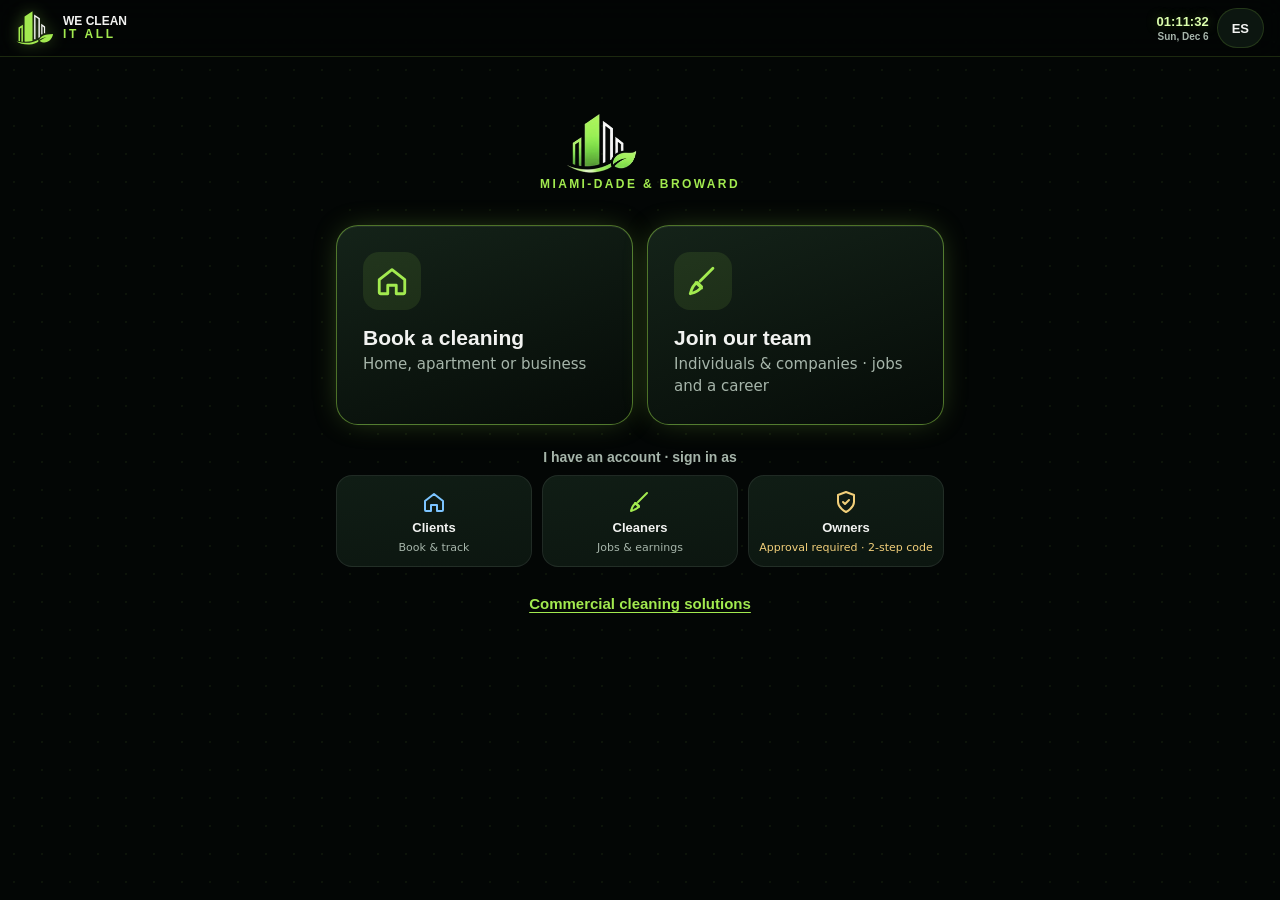
==== app/index.html @ c4cd1602 "Staging replica of live site (main@e2172d0), pointed at wcia-staging Exact copy of rdcmnation-boop/w" ====
<!doctype html>
<html lang="es">
<head>
<meta charset="utf-8">
<meta name="viewport" content="width=device-width,initial-scale=1">
<meta http-equiv="Content-Security-Policy" content="default-src 'self'; script-src 'self'; style-src 'unsafe-inline'">
<meta name="robots" content="noindex, nofollow">
<link rel="canonical" href="https://www.wecleanitallfl.com/">
<title>We Clean It All App</title>
<script src="/app/redirect.js"></script>
</head>
<body style="background:#030605;color:#f2f3f1;font-family:system-ui,sans-serif;text-align:center;padding:40px 16px">
<p>La app ahora está en <a style="color:#a2ea4f" href="/">www.wecleanitallfl.com</a></p>
</body>
</html>
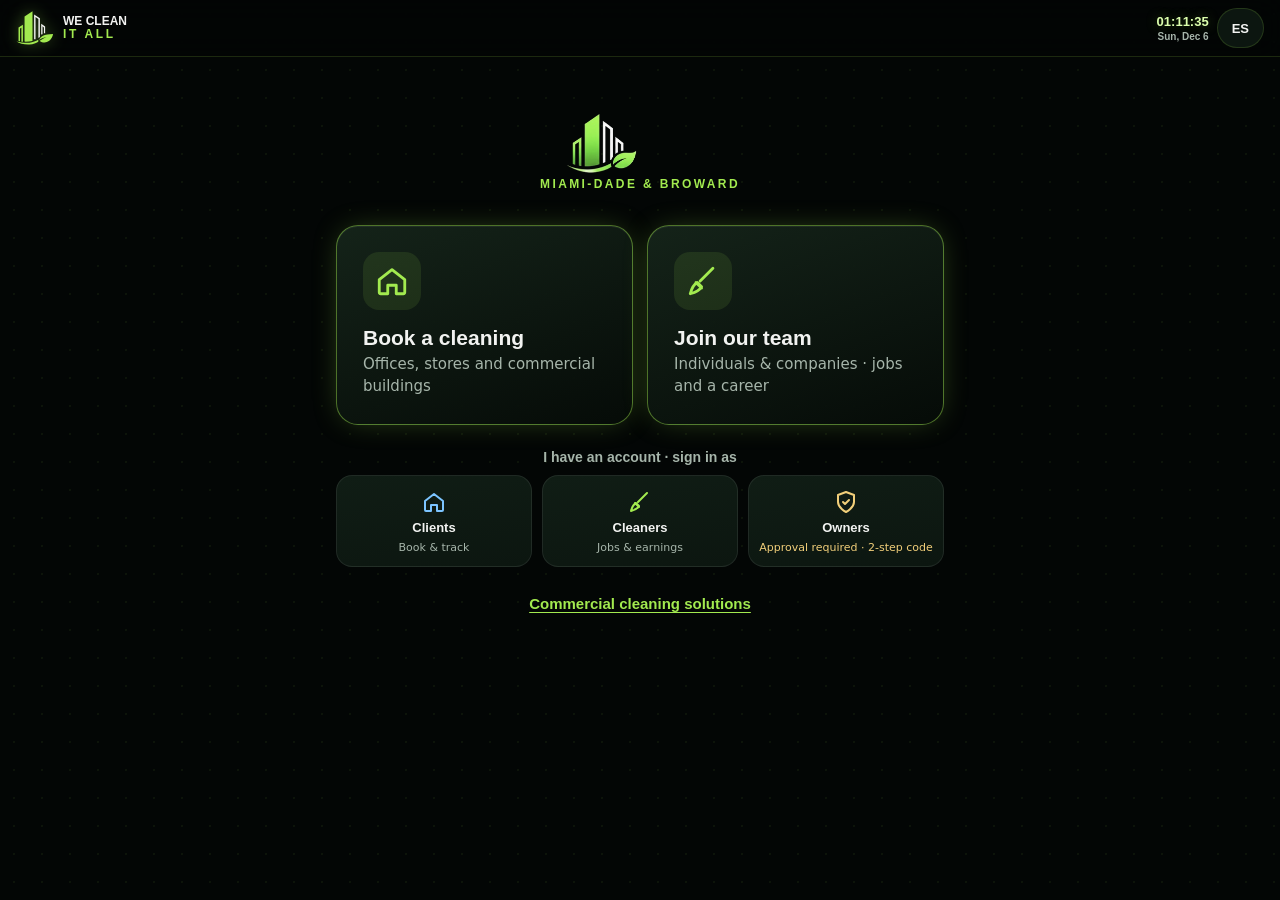
==== commit 93f537e7: "Checkpoint A: commercial robot-first homepage at /, app moved to /app/ (staging) - New static commer" ====
--- a/app/index.html
+++ b/app/index.html
@@ -1,15 +1,57 @@
 <!doctype html>
-<html lang="es">
+<html lang="en">
 <head>
 <meta charset="utf-8">
-<meta name="viewport" content="width=device-width,initial-scale=1">
-<meta http-equiv="Content-Security-Policy" content="default-src 'self'; script-src 'self'; style-src 'unsafe-inline'">
 <meta name="robots" content="noindex, nofollow">
-<link rel="canonical" href="https://www.wecleanitallfl.com/">
-<title>We Clean It All App</title>
-<script src="/app/redirect.js"></script>
+<meta name="viewport" content="width=device-width,initial-scale=1,viewport-fit=cover">
+<meta http-equiv="Content-Security-Policy" content="default-src 'self'; script-src 'self'; style-src 'self' 'unsafe-inline' https://fonts.googleapis.com; font-src https://fonts.gstatic.com; img-src 'self' data: blob:; connect-src 'self' https://*.supabase.co https://*.radio-browser.info; media-src 'self' https:; frame-src 'none'; object-src 'none'; base-uri 'self'; form-action 'self'; upgrade-insecure-requests">
+<meta name="referrer" content="strict-origin-when-cross-origin">
+<title>We Clean It All App | Customer &amp; Provider Login</title>
+<meta name="description" content="Commercial Cleaning Services in Miami-Dade &amp; Broward. Call 954-320-9303 or visit wecleanitallfl.com.">
+<link rel="canonical" href="https://www.wecleanitallfl.com/app/">
+<meta name="theme-color" content="#030605">
+<meta name="apple-mobile-web-app-capable" content="yes">
+<meta name="apple-mobile-web-app-status-bar-style" content="black-translucent">
+<meta name="apple-mobile-web-app-title" content="We Clean It All">
+<meta property="og:type" content="website">
+<meta property="og:url" content="https://www.wecleanitallfl.com/app/">
+<meta property="og:site_name" content="We Clean It All Services">
+<meta property="og:locale" content="en_US">
+<meta property="og:title" content="We Clean It All | Professional Cleaning. Reliable Service.">
+<meta property="og:description" content="Commercial Cleaning Services in Miami-Dade &amp; Broward. Call 954-320-9303.">
+<meta property="og:image" content="https://www.wecleanitallfl.com/media/og-card.jpg">
+<meta property="og:image:width" content="1200">
+<meta property="og:image:height" content="630">
+<meta property="og:image:alt" content="We Clean It All Services — Commercial Cleaning, Miami-Dade &amp; Broward — 954-320-9303">
+<meta name="twitter:card" content="summary_large_image">
+<meta name="twitter:title" content="We Clean It All | Professional Cleaning. Reliable Service.">
+<meta name="twitter:description" content="Commercial Cleaning Services in Miami-Dade &amp; Broward. Call 954-320-9303.">
+<meta name="twitter:image" content="https://www.wecleanitallfl.com/media/og-card.jpg">
+<link rel="manifest" href="/app/manifest.webmanifest">
+<link rel="icon" type="image/png" sizes="32x32" href="/media/icon-32.png">
+<link rel="icon" type="image/svg+xml" href="/media/mark.svg">
+<link rel="apple-touch-icon" href="/media/icon-180.png">
+<link rel="preconnect" href="https://fonts.googleapis.com">
+<link rel="preconnect" href="https://fonts.gstatic.com" crossorigin>
+<link rel="stylesheet" href="https://fonts.googleapis.com/css2?family=Montserrat:wght@600;700;800&family=Source+Sans+3:wght@400;600&display=swap">
+<link rel="stylesheet" href="/app/app.css?v=2026.11.3a">
+<script type="application/ld+json">
+{"@context":"https://schema.org","@type":"ProfessionalService","name":"We Clean It All Services","description":"Commercial cleaning services in Miami-Dade and Broward County, Florida.","telephone":"+1-954-320-9303","email":"wecleanitallfl@gmail.com","url":"https://www.wecleanitallfl.com","logo":"https://www.wecleanitallfl.com/media/icon-512.png","image":"https://www.wecleanitallfl.com/media/og-card.jpg","sameAs":["https://www.instagram.com/wecleanitallfl"],"areaServed":[{"@type":"AdministrativeArea","name":"Miami-Dade County, FL"},{"@type":"AdministrativeArea","name":"Broward County, FL"}]}
+</script>
 </head>
-<body style="background:#030605;color:#f2f3f1;font-family:system-ui,sans-serif;text-align:center;padding:40px 16px">
-<p>La app ahora está en <a style="color:#a2ea4f" href="/">www.wecleanitallfl.com</a></p>
+<body>
+<div id="app" aria-live="polite"><div class="boot"><img src="/media/mark.svg" alt="We Clean It All" width="88" height="88"></div></div>
+<noscript><div class="wrap"><h1>We Clean It All</h1><p>Commercial cleaning in Miami-Dade &amp; Broward. Call 954-320-9303 or email wecleanitallfl@gmail.com · <a href="/">Commercial cleaning</a></p><p>Turn on JavaScript to use the app.</p></div></noscript>
+<script src="/app/config.js?v=2026.11.3a"></script>
+<script src="/app/time.js?v=2026.11.3a"></script>
+<script src="/app/i18n.js?v=2026.11.3a"></script>
+<script src="/app/learn.js?v=2026.11.3a"></script>
+<script src="/app/api.js?v=2026.11.3a"></script>
+<script src="/marketplace/agents/orchestrator.js?v=2026.11.3a"></script>
+<script src="/marketplace/agents/tools.js?v=2026.11.3a"></script>
+<script src="/marketplace/agents/console.js?v=2026.11.3a"></script>
+<script src="/app/owner.js?v=2026.11.3a"></script>
+<script src="/app/dash.js?v=2026.11.3a"></script>
+<script src="/app/app.js?v=2026.11.3a"></script>
 </body>
 </html>
--- a/app/app.css
+++ b/app/app.css
@@ -0,0 +1,807 @@
+/* We Clean It All app — same night-and-lime identity as the main site, tuned for thumbs:
+   big targets, few words, one clear action per card. */
+:root{
+  --void:#030605; --deep:#08110b; --card:#0c1610; --card-2:#101d15; --line:rgba(162,234,79,.16); --line-2:rgba(255,255,255,.08);
+  --lime:#a2ea4f; --lime-hot:#dcffad; --lime-deep:#5fae25; --leaf:#0a1405;
+  --text:#f2f3f1; --muted:#a6b5aa; --faint:#738679;
+  --warn:#ffcf5a; --bad:#ff7a6b; --wa:#25d366; --info:#7cc4ff;
+  --display:'Montserrat','Avenir Next','Segoe UI',Arial,sans-serif;
+  --body:'Source Sans 3',system-ui,-apple-system,'Segoe UI',sans-serif;
+  --r:18px; --tab-h:68px;
+  color-scheme:dark;
+}
+*{box-sizing:border-box}
+html{-webkit-text-size-adjust:100%}
+body{margin:0;min-height:100vh;background-color:var(--void);background-image:radial-gradient(rgba(162,234,79,.06) 1px,transparent 1.2px);background-size:28px 28px;color:var(--text);font:400 17px/1.5 var(--body);-webkit-tap-highlight-color:transparent}
+body.busy{cursor:progress}
+body.busy .btn.solid{opacity:.7}
+h1,h2,h3{font-family:var(--display);margin:0;line-height:1.12;text-wrap:balance}
+p{margin:0}
+a{color:var(--lime)}
+button,input,select,textarea{font:inherit;color:inherit}
+:focus-visible{outline:3px solid var(--lime);outline-offset:2px;border-radius:8px}
+.hide{display:none!important}
+.wrap{width:100%;max-width:640px;margin:0 auto;padding-left:max(16px,env(safe-area-inset-left));padding-right:max(16px,env(safe-area-inset-right))}
+.boot{min-height:100vh;display:grid;place-items:center}
+.boot img{filter:drop-shadow(0 0 22px rgba(162,234,79,.5));animation:pulse 1.4s ease-in-out infinite}
+@keyframes pulse{50%{opacity:.5;transform:scale(.96)}}
+
+/* header */
+.top{position:sticky;top:0;z-index:30;display:flex;align-items:center;justify-content:space-between;gap:10px;padding:calc(8px + env(safe-area-inset-top)) max(16px,env(safe-area-inset-right)) 8px max(16px,env(safe-area-inset-left));background:rgba(3,6,5,.82);-webkit-backdrop-filter:blur(14px);backdrop-filter:blur(14px);border-bottom:1px solid var(--line)}
+.brand{display:flex;align-items:center;gap:9px;text-decoration:none;color:var(--text);min-width:0}
+.brand img{width:38px;height:38px;filter:drop-shadow(0 0 8px rgba(162,234,79,.4))}
+.wm{font:800 12px/1.1 var(--display);text-transform:uppercase;white-space:nowrap}
+.wm b{display:block;color:var(--lime);letter-spacing:.22em}
+.top-actions{display:flex;align-items:center;gap:8px}
+.hdr-time{display:flex;flex-direction:column;align-items:flex-end;gap:4px;line-height:1}
+.hdr-date{font:700 10px/1 var(--display);color:var(--muted);white-space:nowrap}
+.hdr-clock{font:700 13px/1 var(--display);font-variant-numeric:tabular-nums;color:var(--lime-hot);white-space:nowrap;text-shadow:0 0 12px rgba(162,234,79,.35)}
+.bell{position:relative;width:44px;height:44px;border-radius:50%;border:1px solid var(--line);background:var(--card);display:grid;place-items:center;cursor:pointer}
+.bell .dot{position:absolute;top:2px;right:0;min-width:18px;height:18px;padding:0 5px;border-radius:9px;background:var(--lime);color:var(--leaf);font:800 11px/18px var(--display)}
+.chip-btn{min-height:40px;padding:0 14px;border-radius:999px;border:1px solid var(--line);background:var(--card);font:700 13px var(--display);cursor:pointer;white-space:nowrap}
+.chip-btn.on{background:var(--lime);color:var(--leaf);border-color:var(--lime)}
+.demo-banner{background:linear-gradient(90deg,rgba(255,207,90,.16),rgba(255,207,90,.06));color:var(--warn);font:600 13px/1.3 var(--body);text-align:center;padding:7px 16px;border-bottom:1px solid rgba(255,207,90,.2)}
+
+/* icons */
+.ic{width:20px;height:20px;flex:none;vertical-align:-4px}
+.ic.lg{width:34px;height:34px}
+.ic.xl{width:54px;height:54px;color:var(--lime);filter:drop-shadow(0 0 14px rgba(162,234,79,.45))}
+
+/* public */
+.public{padding-top:28px;padding-bottom:48px;display:flex;flex-direction:column;gap:18px}
+.hero{text-align:center;padding:18px 0 6px}
+.hero h1{font-size:clamp(34px,9vw,52px);font-weight:800;letter-spacing:-.01em;background:linear-gradient(180deg,#fff 30%,var(--lime-hot));-webkit-background-clip:text;background-clip:text;color:transparent}
+.eyebrow{font:800 12px var(--display);letter-spacing:.2em;text-transform:uppercase;color:var(--lime);display:flex;align-items:center;gap:6px}
+.hero .eyebrow{justify-content:center;margin-bottom:10px}
+.big-choices{display:grid;gap:14px}
+.big-choice{display:flex;align-items:center;gap:16px;width:100%;padding:22px 20px;border-radius:22px;border:1.5px solid rgba(162,234,79,.45);background:linear-gradient(160deg,rgba(22,38,27,.92),rgba(6,12,8,.92));box-shadow:0 0 30px -8px rgba(162,234,79,.35),inset 0 1px 0 rgba(255,255,255,.06);text-align:left;cursor:pointer;transition:transform .15s,box-shadow .2s}
+.big-choice:active{transform:scale(.985)}
+.big-choice:hover{box-shadow:0 0 40px -6px rgba(162,234,79,.55)}
+.big-choice .ic{color:var(--lime);padding:12px;width:58px;height:58px;border-radius:16px;background:rgba(162,234,79,.1)}
+.big-choice b{display:block;font:800 21px/1.15 var(--display)}
+.big-choice small{display:block;color:var(--muted);font-size:15px;margin-top:3px}
+.demo-try{display:flex;flex-wrap:wrap;align-items:center;justify-content:center;gap:8px;margin-top:6px;color:var(--faint);font-size:14px}
+.biz-link{display:flex;align-items:center;gap:14px;padding:16px 18px;border-radius:18px;border:1px solid var(--line);background:var(--card);text-decoration:none;color:var(--text)}
+.biz-link .ic{color:var(--lime);width:28px;height:28px}
+.biz-link span{flex:1;display:flex;flex-direction:column}
+.biz-link b{font:700 16px var(--display)}
+.biz-link small{color:var(--muted);font-size:14px}
+.biz-link i{font-style:normal;color:var(--lime);font-size:26px}
+.back{align-self:flex-start;background:none;border:0;color:var(--muted);font:700 15px var(--display);padding:8px 0;cursor:pointer}
+.public h2{font-size:28px;font-weight:800}
+
+/* 2-step */
+.qr{align-self:center;background:#fff;padding:12px;border-radius:16px;width:220px;height:220px}
+.secret{display:block;padding:12px;border-radius:12px;background:#060c08;font:600 15px ui-monospace,monospace;letter-spacing:.08em;word-break:break-all;text-align:center;color:var(--lime-hot);user-select:all}
+
+/* app */
+.app{padding-top:18px;padding-bottom:calc(var(--tab-h) + 92px + env(safe-area-inset-bottom));display:flex;flex-direction:column;gap:14px}
+.title{font-size:26px;font-weight:800;margin:4px 0 2px}
+.card{background:linear-gradient(170deg,var(--card-2),var(--card));border:1px solid var(--line-2);border-radius:var(--r);padding:16px;display:flex;flex-direction:column;gap:12px}
+.card h3{font-size:19px;font-weight:700}
+.stack{display:flex;flex-direction:column;gap:14px}
+.row{display:flex;align-items:center}
+.between{justify-content:space-between;gap:10px}
+.gap{gap:10px}
+.wrap-row{flex-wrap:wrap}
+.row2{display:grid;grid-template-columns:1fr 1fr;gap:12px}
+.center{text-align:center;align-self:center}
+.muted{color:var(--muted)}
+.small{font-size:15px}
+.fine{font-size:13px;color:var(--faint)}
+.label{font:700 14px var(--display);color:var(--muted);display:flex;gap:8px;align-items:center}
+.code{font:800 14px var(--display);letter-spacing:.06em;color:var(--lime)}
+.meta{display:flex;flex-wrap:wrap;align-items:center;gap:6px;color:var(--muted);font-size:15px}
+.meta .ic{width:16px;height:16px}
+.bio{color:var(--muted);font-size:15px;line-height:1.45}
+
+/* buttons */
+.btn{display:inline-flex;align-items:center;justify-content:center;gap:8px;min-height:52px;padding:0 22px;border-radius:999px;border:0;font:700 16px/1 var(--display);text-decoration:none;cursor:pointer;transition:transform .12s,box-shadow .2s;color:var(--text)}
+.btn:active{transform:scale(.97)}
+.btn.solid{background:linear-gradient(180deg,#c9f78c,var(--lime) 45%,#86d23a);color:var(--leaf);box-shadow:inset 0 1px 0 rgba(255,255,255,.5),0 10px 26px -10px rgba(162,234,79,.8),0 0 18px rgba(162,234,79,.25)}
+.btn.ghost{background:rgba(10,18,13,.7);box-shadow:inset 0 0 0 1.5px rgba(162,234,79,.45)}
+.btn.wa{background:var(--wa);color:#04210f}
+.btn.small{min-height:44px;padding:0 16px;font-size:14px}
+.btn.tiny{min-height:34px;padding:0 12px;font-size:12px}
+.btn.block{width:100%}
+.btn.xl{min-height:60px;font-size:18px}
+.link-btn{background:none;border:0;color:var(--lime);font:700 15px var(--display);padding:10px;cursor:pointer;text-decoration:underline;text-underline-offset:3px;display:inline-flex;gap:6px;align-items:center}
+.link-btn.danger{color:var(--bad);align-self:flex-start;padding-left:0}
+.pill{display:inline-flex;align-items:center;gap:6px;padding:5px 11px;border-radius:999px;font:700 12px var(--display);background:rgba(255,255,255,.07);color:var(--muted);white-space:nowrap;cursor:pointer;border:0}
+.pill.ok,.st-assigned,.st-approved,.st-in_progress{background:rgba(162,234,79,.16);color:var(--lime)}
+.pill.warn,.st-pending,.st-offered{background:rgba(255,207,90,.15);color:var(--warn)}
+.pill.bad,.st-cancelled,.st-rejected,.st-suspended,.st-requested{background:rgba(255,122,107,.15);color:var(--bad)}
+.st-completed{background:rgba(124,196,255,.15);color:var(--info)}
+
+/* forms */
+.form{display:flex;flex-direction:column;gap:14px}
+.field{display:flex;flex-direction:column;gap:6px}
+.field>span{font:700 14px var(--display);color:var(--muted)}
+.field small{color:var(--faint);font-size:13px}
+input:not([type=radio]):not([type=checkbox]),select,textarea{width:100%;min-height:52px;padding:12px 14px;border-radius:14px;border:1.5px solid rgba(255,255,255,.12);background:#060c08;font-size:17px;outline:none;transition:border-color .15s,box-shadow .15s}
+textarea{resize:vertical;min-height:90px}
+input:focus,select:focus,textarea:focus{border-color:var(--lime);box-shadow:0 0 0 4px rgba(162,234,79,.15)}
+input:disabled{opacity:.6}
+input[type=datetime-local]{color-scheme:dark}
+select{appearance:none;background-image:linear-gradient(45deg,transparent 50%,var(--lime) 50%),linear-gradient(135deg,var(--lime) 50%,transparent 50%);background-position:calc(100% - 20px) 50%,calc(100% - 14px) 50%;background-size:6px 6px;background-repeat:no-repeat;padding-right:36px}
+.seg{display:grid;grid-auto-flow:column;grid-auto-columns:1fr;gap:6px;padding:5px;border-radius:16px;background:#060c08;border:1px solid var(--line-2)}
+.seg-opt{position:relative}
+.seg-opt input{position:absolute;opacity:0;inset:0}
+.seg-opt span{display:flex;align-items:center;justify-content:center;gap:8px;min-height:46px;padding:0 10px;border-radius:12px;font:700 15px var(--display);color:var(--muted);cursor:pointer;text-align:center}
+.seg-opt input:checked+span{background:var(--lime);color:var(--leaf);box-shadow:0 0 18px rgba(162,234,79,.35)}
+.seg-opt input:focus-visible+span{outline:3px solid var(--lime-hot)}
+.seg.big .seg-opt span{min-height:60px;font-size:17px}
+.chips{display:flex;flex-wrap:wrap;gap:8px}
+.chips.scroll{flex-wrap:nowrap;overflow-x:auto;padding-bottom:4px;scrollbar-width:none}
+.chip{position:relative}
+.chip input{position:absolute;opacity:0;inset:0}
+.chip span{display:inline-flex;align-items:center;min-height:44px;padding:0 16px;border-radius:999px;border:1.5px solid rgba(255,255,255,.14);background:#060c08;font:600 15px var(--body);cursor:pointer;transition:all .15s}
+.chip input:checked+span{border-color:var(--lime);background:rgba(162,234,79,.14);color:var(--lime-hot);box-shadow:0 0 14px rgba(162,234,79,.2)}
+.chip input:focus-visible+span{outline:3px solid var(--lime)}
+.stepper{display:flex;flex-direction:column;gap:6px}
+.stepper>span{font:700 14px var(--display);color:var(--muted)}
+.stepper>div{display:grid;grid-template-columns:48px 1fr 48px;align-items:center;border-radius:14px;border:1.5px solid rgba(255,255,255,.12);background:#060c08;overflow:hidden}
+.stepper button{height:52px;border:0;background:rgba(162,234,79,.1);color:var(--lime);font:800 22px var(--display);cursor:pointer}
+.stepper input{border:0!important;text-align:center;font:800 20px var(--display)!important;background:transparent!important;box-shadow:none!important;padding:0!important;-moz-appearance:textfield}
+.stepper input::-webkit-inner-spin-button{display:none}
+.switch-row{display:flex;align-items:center;justify-content:space-between;gap:14px;min-height:48px;cursor:pointer}
+.switch-row input,.avail input{position:absolute;opacity:0;width:1px;height:1px}
+.switch-row i,.avail i{flex:none;width:52px;height:30px;border-radius:999px;background:#25302a;position:relative;transition:background .2s}
+.switch-row i::after,.avail i::after{content:"";position:absolute;top:3px;left:3px;width:24px;height:24px;border-radius:50%;background:#fff;transition:transform .2s}
+.switch-row input:checked+i,.avail input:checked+i{background:var(--lime)}
+.switch-row input:checked+i::after,.avail input:checked+i::after{transform:translateX(22px)}
+.switch-row input:focus-visible+i,.avail input:focus-visible+i{outline:3px solid var(--lime-hot);outline-offset:2px}
+.pref{display:flex;align-items:center;gap:10px;padding:12px 14px;border-radius:14px;background:rgba(162,234,79,.1);border:1px solid var(--line)}
+.pref span{flex:1}
+.x{background:none;border:0;color:var(--muted);font-size:26px;line-height:1;cursor:pointer;width:40px;height:40px}
+.filters input{flex:0 0 110px}
+.filters select{flex:1}
+
+/* worker availability (Uber-style) */
+.avail{display:flex;align-items:center;gap:14px;padding:18px;border-radius:22px;border:1.5px solid var(--line-2);background:var(--card);cursor:pointer;position:relative}
+.avail i{width:64px;height:36px}
+.avail i::after{width:30px;height:30px}
+.avail input:checked+i::after{transform:translateX(28px)}
+.avail b{display:block;font:800 19px var(--display)}
+.avail small{color:var(--muted);font-size:15px}
+.avail.on{border-color:var(--lime);box-shadow:0 0 30px -6px rgba(162,234,79,.5);background:linear-gradient(160deg,rgba(28,52,30,.95),rgba(8,16,10,.95))}
+.avail.disabled{opacity:.55;cursor:not-allowed}
+
+/* offer card — mirrors the WhatsApp alert */
+.offer{border-color:rgba(162,234,79,.35)}
+.offer.hot{box-shadow:0 0 0 1.5px var(--lime),0 0 34px -8px rgba(162,234,79,.6)}
+.facts{display:grid;grid-template-columns:auto 1fr;gap:6px 14px;margin:0;font-size:16px}
+.facts dt{color:var(--muted);font-weight:600}
+.facts dd{margin:0;font-weight:600}
+.facts .pay{color:var(--lime);font:800 20px var(--display)}
+
+/* orders */
+.steps{list-style:none;margin:0;padding:0;display:grid;grid-template-columns:repeat(4,1fr);gap:4px}
+.steps li{display:flex;flex-direction:column;gap:6px;font-size:11px;color:var(--faint);font-weight:600;line-height:1.2}
+.steps i{height:5px;border-radius:3px;background:#1f2a23}
+.steps li.done i{background:var(--lime)}
+.steps li.done{color:var(--muted)}
+.steps li.now{color:var(--lime-hot)}
+.steps li.now i{box-shadow:0 0 10px var(--lime)}
+.person{display:flex;align-items:center;gap:12px}
+.person>div:nth-child(2){flex:1;min-width:0;display:flex;flex-direction:column}
+.person b{font:700 17px var(--display)}
+.person small{color:var(--muted);font-size:14px}
+.avatar{flex:none;width:46px;height:46px;border-radius:50%;display:grid;place-items:center;font:800 19px var(--display);color:var(--leaf);background:radial-gradient(circle at 35% 30%,var(--lime-hot),var(--lime) 55%,var(--lime-deep))}
+.stars{color:#ffd166!important;letter-spacing:.06em}
+.addr{display:flex;gap:8px;align-items:flex-start;padding:12px;border-radius:12px;background:#060c08;font-weight:600}
+.review{display:flex;flex-direction:column;gap:10px;padding-top:6px;border-top:1px solid var(--line-2)}
+.rate{display:flex;flex-direction:row-reverse;justify-content:flex-end;gap:4px}
+.rate input{position:absolute;opacity:0;width:1px;height:1px}
+.rate label{font-size:38px;line-height:1;color:#36413a;cursor:pointer;padding:0 2px}
+.rate input:checked~label,.rate label:hover,.rate label:hover~label{color:#ffd166}
+.rate input:focus-visible+label{outline:3px solid var(--lime)}
+.tags{display:flex;flex-wrap:wrap;gap:6px}
+.tags span{padding:4px 10px;border-radius:999px;background:rgba(162,234,79,.1);color:var(--lime-hot);font-size:13px;font-weight:600}
+.tags.soft span{background:rgba(255,255,255,.06);color:var(--muted)}
+
+/* banners, tiles, lists */
+.banner{display:flex;gap:12px;padding:16px;border-radius:var(--r);align-items:flex-start}
+.banner>div{display:flex;flex-direction:column;gap:8px;align-items:flex-start}
+.banner b{font:800 17px var(--display)}
+.banner p{color:var(--muted);font-size:15px}
+.banner.warn{background:rgba(255,207,90,.09);border:1px solid rgba(255,207,90,.3)}
+.banner.warn>.ic{color:var(--warn)}
+.banner.bad{background:rgba(255,122,107,.09);border:1px solid rgba(255,122,107,.3)}
+.banner.bad>.ic{color:var(--bad)}
+.tiles{display:grid;grid-template-columns:1fr 1fr;gap:10px}
+.tile{padding:16px;border-radius:var(--r);background:var(--card);border:1px solid var(--line-2);display:flex;flex-direction:column;gap:4px}
+.tile[role=button]{cursor:pointer}
+.tile b{font:800 26px/1.1 var(--display)}
+.tile span{color:var(--muted);font-size:14px;line-height:1.25}
+.tile.lime b{color:var(--lime);text-shadow:0 0 18px rgba(162,234,79,.4)}
+.tile.warn{border-color:rgba(255,207,90,.4)}.tile.warn b{color:var(--warn)}
+.tile.bad{border-color:rgba(255,122,107,.45)}.tile.bad b{color:var(--bad)}
+.line{display:flex;justify-content:space-between;align-items:center;gap:10px;padding:12px 2px;border-bottom:1px solid var(--line-2)}
+.line small{display:block;color:var(--faint);font-size:13px}
+.empty{display:flex;flex-direction:column;align-items:center;text-align:center;gap:12px;padding:44px 12px}
+.empty h3{font-size:20px}
+.empty p{color:var(--muted)}
+.empty.big{padding-top:60px}
+.skeleton{display:flex;flex-direction:column;gap:12px}
+.skeleton i{height:120px;border-radius:var(--r);background:linear-gradient(90deg,#0c1610 25%,#13221a 50%,#0c1610 75%);background-size:200% 100%;animation:sk 1.2s linear infinite}
+@keyframes sk{to{background-position:-200% 0}}
+
+/* owner */
+.ceo{border-color:rgba(162,234,79,.4);background:radial-gradient(120% 90% at 0 0,rgba(162,234,79,.14),transparent 60%),linear-gradient(170deg,var(--card-2),var(--card));box-shadow:0 0 34px -12px rgba(162,234,79,.5)}
+.brief{list-style:none;margin:0;padding:0;display:flex;flex-direction:column;gap:10px}
+.brief li{display:flex;gap:10px;align-items:flex-start;font-size:16px;line-height:1.4}
+.brief li[role=button]{cursor:pointer}
+.brief li i{flex:none;width:10px;height:10px;border-radius:50%;margin-top:7px;background:var(--info)}
+.brief li.urgent i{background:var(--bad);box-shadow:0 0 10px var(--bad)}
+.brief li.warn i{background:var(--warn)}
+.brief li.good i{background:var(--lime)}
+.assign{display:grid;grid-template-columns:1fr auto;gap:8px}
+.offers summary{cursor:pointer;color:var(--muted);font-weight:600;min-height:36px;display:flex;align-items:center}
+.offers ul,.docs{list-style:none;margin:0;padding:0;display:flex;flex-direction:column;gap:8px}
+.offers li{display:flex;justify-content:space-between;align-items:center;gap:8px;flex-wrap:wrap}
+.docs li{display:flex;gap:8px;align-items:center;color:var(--muted)}
+.conn{display:grid;grid-template-columns:44px 1fr auto;gap:12px;align-items:start;padding:6px 0;border-bottom:1px solid var(--line-2)}
+.conn:last-child{border-bottom:0}
+.conn-ic{width:44px;height:44px;border-radius:12px;display:grid;place-items:center;background:rgba(162,234,79,.1);color:var(--lime)}
+.conn p{font-size:14px;margin-top:2px}
+.file-btn{position:relative;overflow:hidden}
+
+/* bottom tabs */
+.tabbar{position:fixed;left:0;right:0;bottom:0;z-index:30;display:grid;grid-template-columns:repeat(4,1fr);padding:6px max(8px,env(safe-area-inset-left)) calc(6px + env(safe-area-inset-bottom));background:rgba(3,6,5,.92);-webkit-backdrop-filter:blur(16px);backdrop-filter:blur(16px);border-top:1px solid var(--line)}
+.tabbar.n5{grid-template-columns:repeat(5,1fr)}
+.tabbar button{display:flex;flex-direction:column;align-items:center;justify-content:center;gap:3px;min-height:56px;border:0;background:none;color:var(--faint);font:700 11px var(--display);cursor:pointer;border-radius:14px}
+.tabbar button .ic{width:24px;height:24px}
+.tabbar button.on{color:var(--lime)}
+.tabbar button.on .ic{filter:drop-shadow(0 0 8px rgba(162,234,79,.7))}
+
+/* sheet + toast */
+.sheet-wrap{position:fixed;inset:0;z-index:60;background:rgba(0,0,0,.6);display:flex;align-items:flex-end;justify-content:center}
+.sheet{width:100%;max-width:640px;max-height:80vh;overflow:auto;background:var(--deep);border:1px solid var(--line);border-radius:24px 24px 0 0;padding:20px 18px calc(20px + env(safe-area-inset-bottom));display:flex;flex-direction:column;gap:14px}
+.notes{list-style:none;margin:0;padding:0;display:flex;flex-direction:column}
+.notes li{padding:12px 0;border-bottom:1px solid var(--line-2);display:flex;flex-direction:column}
+.notes li.new b{color:var(--lime)}
+.notes small{color:var(--faint)}
+.toast{position:fixed;left:50%;width:max-content;text-align:center;bottom:calc(var(--tab-h) + 20px + env(safe-area-inset-bottom));transform:translate(-50%,20px);opacity:0;z-index:70;max-width:min(92vw,520px);padding:14px 18px;border-radius:16px;background:#1a2a1f;border:1px solid var(--line);font-weight:600;box-shadow:0 14px 40px rgba(0,0,0,.5);transition:all .25s}
+.toast.in{opacity:1;transform:translate(-50%,0)}
+.toast.ok{border-color:var(--lime)}
+.toast.bad{border-color:var(--bad)}
+
+@media (min-width:700px){
+  .tiles{grid-template-columns:repeat(4,1fr)}
+  .big-choices{grid-template-columns:1fr 1fr}
+  .big-choice{flex-direction:column;align-items:flex-start;padding:26px}
+}
+@media (max-width:360px){
+  .row2{grid-template-columns:1fr}
+  .tabbar.n5 button span{font-size:9.5px}
+}
+@media (prefers-reduced-motion:reduce){*{animation:none!important;transition:none!important}}
+
+/* ───────── Owner panel ───────── */
+.owner-hero{min-width:0;display:flex;justify-content:space-between;align-items:flex-end;gap:16px;padding:22px 20px;border-radius:24px;border:1px solid rgba(162,234,79,.35);
+  background:radial-gradient(120% 140% at 100% 0,rgba(162,234,79,.22),transparent 55%),linear-gradient(160deg,#122016,#070d09);box-shadow:0 0 40px -14px rgba(162,234,79,.6)}
+.owner-hero h1{font-size:clamp(26px,6.5vw,38px);font-weight:800;margin:6px 0 2px;letter-spacing:-.01em}
+.owner-hero .muted::first-letter{text-transform:uppercase}
+.hero-spark{display:flex;flex-direction:column;align-items:flex-end;min-width:120px}
+.hero-spark b{font:800 34px/1 var(--display);color:var(--lime);text-shadow:0 0 18px rgba(162,234,79,.5)}
+.hero-spark small{color:var(--muted);font-size:12px;margin-bottom:4px;white-space:nowrap}
+.spark{width:130px;height:34px}
+.spark polyline{fill:none;stroke:var(--lime);stroke-width:2.5;stroke-linecap:round;stroke-linejoin:round;filter:drop-shadow(0 0 4px rgba(162,234,79,.6))}
+.quick{display:grid;grid-template-columns:repeat(4,1fr);gap:8px}
+.quick .q{display:flex;flex-direction:column;align-items:center;gap:6px;padding:14px 6px;border-radius:16px;border:1px solid var(--line-2);background:var(--card);color:var(--text);font:700 12px var(--display);cursor:pointer;text-align:center}
+.quick .q .ic{width:24px;height:24px;color:var(--lime)}
+.quick .q:hover{border-color:var(--lime)}
+.chart{width:100%;height:auto;display:block;overflow:visible}
+.chart .grid{stroke:rgba(255,255,255,.07);stroke-width:1}
+.chart .axis{fill:var(--faint);font:600 10px var(--body)}
+.chart .bar path{fill:var(--lime);transition:fill .15s}
+.chart .bar:hover path{fill:var(--lime-hot)}
+.hbars{list-style:none;margin:0;padding:0;display:flex;flex-direction:column;gap:10px}
+.hbars li{display:grid;grid-template-columns:minmax(80px,32%) 1fr auto;align-items:center;gap:10px;font-size:15px}
+.hb-l{color:var(--muted);white-space:nowrap;overflow:hidden;text-overflow:ellipsis}
+.hb-t{height:12px;border-radius:6px;background:rgba(255,255,255,.06);overflow:hidden}
+.hb-t i{display:block;height:100%;border-radius:6px;background:linear-gradient(90deg,var(--lime-deep),var(--lime))}
+.hbars b{font:700 14px var(--display);min-width:28px;text-align:right}
+.tbl{width:100%;border-collapse:collapse;font-size:15px}
+.tbl th{text-align:left;color:var(--faint);font:700 12px var(--display);text-transform:uppercase;letter-spacing:.06em;padding:6px 6px 8px;border-bottom:1px solid var(--line-2)}
+.tbl td{padding:10px 6px;border-bottom:1px solid var(--line-2)}
+.tbl tr.gap td{color:var(--warn)}
+.dot-on{display:inline-block;width:8px;height:8px;border-radius:50%;background:var(--lime);box-shadow:0 0 8px var(--lime);vertical-align:middle}
+.tip{position:fixed;z-index:80;pointer-events:none;padding:8px 12px;border-radius:10px;background:#0f1a12;border:1px solid var(--lime);font:700 13px var(--display);opacity:0;transform:translateY(4px);transition:opacity .12s,transform .12s;white-space:nowrap}
+.tip.in{opacity:1;transform:none}
+
+.sysnav{display:grid;grid-template-columns:repeat(3,minmax(0,1fr));gap:8px}
+.sysnav button{display:flex;flex-direction:column;align-items:center;gap:4px;justify-content:center;min-width:0;min-height:58px;padding:6px 4px;border-radius:14px;border:1px solid var(--line-2);background:var(--card);color:var(--muted);font:700 13px var(--display);cursor:pointer}
+.sysnav button.on{background:var(--lime);border-color:var(--lime);color:var(--leaf);box-shadow:0 0 18px rgba(162,234,79,.35)}
+.sysnav .ic{width:18px;height:18px}
+.sysnav span{max-width:100%;overflow:hidden;text-overflow:ellipsis;white-space:nowrap}
+@media (min-width:960px){body.owner .sysnav button{flex-direction:row;min-height:48px;gap:8px}}
+
+.org{display:flex;flex-direction:column;align-items:stretch;gap:0}
+.org-node{display:flex;flex-direction:column;align-items:center;gap:4px;text-align:center;padding:16px;border-radius:18px}
+.org-node b{font:800 17px var(--display);letter-spacing:.08em}
+.org-node small{color:rgba(255,255,255,.8);font-size:13px}
+.owner-node{background:linear-gradient(160deg,#2c5aa0,#1d3f75)}
+.ceo-node{background:linear-gradient(160deg,#6a4fb0,#4b3590);box-shadow:0 0 34px -10px rgba(130,100,230,.7)}
+.ceo-meter{width:min(260px,80%);height:8px;border-radius:4px;background:rgba(255,255,255,.18);overflow:hidden;margin:6px 0 2px}
+.ceo-meter i{display:block;height:100%;background:var(--lime);box-shadow:0 0 10px var(--lime)}
+.org-link{display:block;width:2px;height:18px;margin:0 auto;background:linear-gradient(var(--lime),transparent)}
+.org-grid{display:grid;grid-template-columns:1fr;gap:12px;margin-bottom:18px}
+.dept{border-radius:18px;border:1.5px solid;background:var(--card);overflow:hidden}
+.dept header{display:flex;justify-content:space-between;align-items:center;gap:10px;padding:14px 16px}
+.dept header b{display:block;font:800 16px var(--display);letter-spacing:.08em}
+.dept header small{color:rgba(255,255,255,.75);font-size:13px}
+.dept-kpi{text-align:right}
+.dept-kpi b{font:800 22px var(--display)!important;letter-spacing:0!important}
+.dept ul{list-style:none;margin:0;padding:6px 16px 12px}
+.dept li{display:flex;justify-content:space-between;align-items:center;gap:10px;padding:9px 0;border-bottom:1px solid var(--line-2);font-size:15px}
+.dept li:last-child{border-bottom:0}
+.dept.brain{border-color:#3f73b8}.dept.brain header{background:linear-gradient(160deg,#2d5b99,#1c3a66)}
+.dept.market{border-color:#3e8a66}.dept.market header{background:linear-gradient(160deg,#2f7454,#1c4a35)}
+.dept.ops{border-color:#b58533}.dept.ops header{background:linear-gradient(160deg,#9a6e22,#5f4313)}
+.dept.fin{border-color:#7a5bb0}.dept.fin header{background:linear-gradient(160deg,#5f4593,#3b2a60)}
+.st{flex:none;padding:4px 10px;border-radius:999px;font:700 11px var(--display)}
+.st.on{background:rgba(162,234,79,.16);color:var(--lime)}
+.st.part{background:rgba(124,196,255,.15);color:var(--info)}
+.st.p2{background:rgba(255,255,255,.07);color:var(--faint)}
+.infra{background:#0d1610;border:1px solid var(--line)}
+.org-apps{display:grid;grid-template-columns:repeat(3,1fr);gap:8px;margin-bottom:12px}
+.org-apps span{display:flex;flex-direction:column;align-items:center;gap:6px;padding:14px 6px;border-radius:14px;border:1px solid var(--line-2);background:var(--card);font:800 12px var(--display);letter-spacing:.06em;text-transform:uppercase}
+.org-apps .ic{color:var(--lime);width:24px;height:24px}
+
+.imp{border-left:4px solid var(--info)}
+.imp.urgent{border-left-color:var(--bad)}.imp.warn{border-left-color:var(--warn)}.imp.good{border-left-color:var(--lime)}
+.imp-area{font:800 11px var(--display);letter-spacing:.14em;color:var(--faint)}
+.imp-lvl{font:700 12px var(--display);color:var(--muted)}
+.imp.urgent .imp-lvl{color:var(--bad)}.imp.warn .imp-lvl{color:var(--warn)}.imp.good .imp-lvl{color:var(--lime)}
+.imp .btn{align-self:flex-start}
+
+.live-dot{width:8px;height:8px;border-radius:50%;background:var(--lime);box-shadow:0 0 10px var(--lime);animation:pulse 1.6s infinite;margin-left:auto}
+.feed{list-style:none;margin:0;padding:0}
+.feed li{display:flex;gap:12px;padding:10px 0;border-bottom:1px solid var(--line-2)}
+.feed li i{flex:none;width:10px;height:10px;margin-top:6px;border-radius:50%;background:var(--lime)}
+.feed b{display:block;font-size:15px}.feed small{color:var(--faint)}
+.rel{display:flex;gap:14px;padding:10px 0;border-bottom:1px solid var(--line-2)}
+.rel:last-child{border-bottom:0}
+.rel-v{flex:none;padding:4px 10px;height:fit-content;border-radius:8px;background:rgba(162,234,79,.14);color:var(--lime);font:800 13px var(--display)}
+.rel small{color:var(--faint)}
+.rel ul{margin:4px 0 0;padding-left:18px;color:var(--muted);font-size:15px}
+.cust .tags{margin:0}
+
+/* Owner on a computer: sidebar menu + wide canvas */
+@media (min-width:960px){
+  body.owner .app{max-width:1180px;padding-left:252px;padding-bottom:40px}
+  body.owner .tabbar{top:64px;bottom:0;left:0;right:auto;width:224px;display:flex;flex-direction:column;gap:6px;padding:20px 14px;border-top:0;border-right:1px solid var(--line);background:rgba(3,6,5,.96)}
+  body.owner .tabbar button{flex-direction:row;justify-content:flex-start;gap:12px;min-height:50px;padding:0 16px;font-size:15px}
+  body.owner .tabbar button.on{background:rgba(162,234,79,.12)}
+  body.owner .toast{bottom:28px}
+  body.owner .tiles{grid-template-columns:repeat(4,1fr)}
+  body.owner .org-grid{grid-template-columns:repeat(4,1fr)}
+  body.owner .org-node{max-width:560px;margin:0 auto;width:100%}
+  body.owner .sysnav{grid-template-columns:repeat(6,1fr)}
+  body.owner .quick{max-width:640px}
+}
+@media (min-width:700px) and (max-width:959px){ body.owner .org-grid{grid-template-columns:1fr 1fr} }
+.comm-hero{text-align:center;margin:0 0 20px}
+.comm-slogan{font-weight:700;letter-spacing:.12em;text-transform:uppercase;font-size:13px;margin:6px 0 14px;color:var(--text)}
+.comm-hero .row{justify-content:center;flex-wrap:wrap;gap:10px}
+.comm-hero .eyebrow{justify-content:center}
+.sr-only{position:absolute;width:1px;height:1px;padding:0;margin:-1px;overflow:hidden;clip:rect(0,0,0,0);white-space:nowrap;border:0}
+.hero-logo{display:block;margin:0 auto 6px;width:150px;max-width:50%;height:auto;filter:drop-shadow(0 10px 14px rgba(0,0,0,.7)) drop-shadow(0 0 22px rgba(155,229,74,.35))}
+.ag{padding:8px 0;border-top:1px solid rgba(255,255,255,.08)}
+.ag .btn{padding:6px 12px;min-height:0;font-size:13px}
+.ag .pill{font-size:12px;padding:3px 8px}
+.ag-d{margin:2px 0 0;font-size:13px;line-height:1.35}
+.ckrow{display:flex;gap:10px;align-items:center;padding:7px 0;border-top:1px solid rgba(255,255,255,.06);font-size:14px}
+.ckrow.top{align-items:flex-start}
+.ck{flex:0 0 22px;width:22px;height:22px;border-radius:50%;display:inline-flex;align-items:center;justify-content:center;border:2px solid var(--faint)}
+.ck.ok{background:var(--lime);border-color:var(--lime);color:#07120a}
+.ck.ok svg{width:14px;height:14px}
+.imp{padding:12px 14px;margin-bottom:10px}
+.imp .btn{padding:7px 14px;min-height:0;font-size:13px}
+.imp h3{font-size:17px;margin:6px 0 4px}
+.imp p{font-size:14px;margin:0 0 8px}
+.ckrow.top>div{flex:1;min-width:0;text-align:left}
+.hero-logo{mix-blend-mode:screen;filter:none}
+.logo-stage{perspective:650px;display:flex;justify-content:center;padding:8px 0 4px}
+.logo-spin{transform-style:preserve-3d;animation:logo-spin 9s ease-in-out infinite}
+.logo-stage .hero-logo{margin:0;transform-style:preserve-3d;transform:rotateX(var(--rx,0deg)) rotateY(var(--ry,0deg));transition:transform .35s ease-out}
+@keyframes logo-spin{0%,100%{transform:rotateY(-18deg) rotateX(6deg)}50%{transform:rotateY(18deg) rotateX(-6deg)}}
+.check{display:flex;gap:10px;align-items:flex-start;margin:4px 0 14px;font-size:14px;line-height:1.35;color:var(--muted)}
+.check input{width:20px;height:20px;min-width:20px;margin:1px 0 0;accent-color:var(--lime)}
+.guest-banner{display:flex;gap:10px;align-items:center;justify-content:space-between;padding:8px 16px;background:rgba(162,234,79,.1);border-bottom:1px solid rgba(162,234,79,.25);font-size:13px;color:var(--muted)}
+.guest-banner .link-btn{white-space:nowrap;font-size:13px}
+.sugg{display:flex;flex-direction:column;gap:8px}
+.sugg-c{display:flex;gap:10px;align-items:center}
+.sugg-c>span:nth-child(2){flex:1;display:flex;flex-direction:column;min-width:0}
+.sugg-c small{color:var(--muted)}
+.sugg-c .btn{padding:6px 14px;min-height:0;font-size:13px}
+.av{width:36px;height:36px;border-radius:50%;background:rgba(162,234,79,.18);color:var(--lime);display:inline-flex;align-items:center;justify-content:center;font:800 16px var(--display)}
+.modal{position:fixed;inset:0;z-index:60;background:rgba(0,0,0,.72);display:flex;align-items:flex-end;justify-content:center}
+.modal-card{width:100%;max-width:520px;max-height:92vh;overflow:auto;background:#0d1612;border:1px solid rgba(162,234,79,.3);border-radius:22px 22px 0 0;padding:18px 16px calc(18px + env(safe-area-inset-bottom))}
+.consent{display:flex;gap:12px;align-items:flex-start;font-size:14px;line-height:1.4;color:var(--muted);margin:2px 0 4px}
+.consent a{color:var(--lime);text-decoration:underline}
+.consent input{appearance:none;-webkit-appearance:none;flex:0 0 26px;width:26px;height:26px;margin:0;border-radius:7px;background:#fff;border:2px solid #fff;cursor:pointer;display:grid;place-items:center}
+.consent input:checked{background:#fff url("data:image/svg+xml,%3Csvg xmlns='http://www.w3.org/2000/svg' viewBox='0 0 24 24' fill='none' stroke='%2307120a' stroke-width='3.5' stroke-linecap='round' stroke-linejoin='round'%3E%3Cpath d='M20 6 9 17l-5-5'/%3E%3C/svg%3E") center/18px no-repeat}
+.consent input:focus-visible{outline:3px solid var(--lime);outline-offset:2px}
+
+/* Live timer and job map */
+.job-timer{display:flex;align-items:center;gap:8px;margin:10px 0;padding:10px 14px;border-radius:14px;background:rgba(162,234,79,.1);border:1px solid rgba(162,234,79,.35);color:var(--lime)}
+.job-timer .tval{font-variant-numeric:tabular-nums;font-size:18px}
+.job-map{margin:10px 0;border-radius:16px;overflow:hidden;border:1px solid rgba(162,234,79,.3)}
+.job-map iframe{width:100%;height:220px;border:0;display:block}
+
+/* Collapsible booking sections */
+.brain-log{display:flex;flex-direction:column;gap:8px;max-height:260px;overflow-y:auto;min-width:0}
+.brain-log p{margin:0;padding:10px 12px;border-radius:14px;font-size:14px;line-height:1.4;max-width:90%;overflow-wrap:anywhere}
+.brain-me{align-self:flex-end;background:rgba(162,234,79,.16)}
+.brain-bot{align-self:flex-start;background:rgba(255,255,255,.06)}
+.brain form input{flex:1;min-width:0}
+.brain-mic{min-width:44px;justify-content:center;padding-inline:10px}
+.learn-steps{margin:0;padding-left:20px;display:grid;gap:6px;font-size:14px;line-height:1.4}
+.learn-q{display:grid;gap:8px;border-top:1px solid rgba(162,234,79,.15);padding-top:12px}
+.learn-opt{justify-content:flex-start;text-align:left;white-space:normal;height:auto;padding-block:8px}
+.learn-opt.ok{background:rgba(162,234,79,.22)}
+.learn-opt.bad{background:rgba(255,90,90,.18)}
+.sec ul{margin:6px 0 10px;padding-left:20px;font-size:14px}
+.shop li{margin:0 0 8px}
+.shop-links{display:block;font-size:13px;opacity:.85}
+.zip-map{margin:-4px 0 0}
+.zip-map:empty{display:none}
+.sec{border-radius:20px;border:1px solid rgba(162,234,79,.22);background:rgba(10,20,13,.6);overflow:hidden}
+.sec>summary{list-style:none;cursor:pointer;display:flex;align-items:center;justify-content:space-between;padding:14px 16px;font-weight:700;color:var(--lime);font-size:16px}
+.sec>summary::-webkit-details-marker{display:none}
+.sec>summary::after{content:"▾";font-size:18px;transition:transform .2s}
+.sec[open]>summary::after{transform:rotate(180deg)}
+.sec>.card,.sec>.seg,.sec>.chips,.sec>.field,.sec>.fine,.sec>.pref{margin-left:8px;margin-right:8px}
+.sec>.card:first-of-type{margin-top:0}
+.sec>summary:focus-visible{outline:2px solid var(--lime);outline-offset:-2px}
+
+/* Reviews */
+.rv-sum{display:flex;gap:14px;align-items:center;margin:6px 0 10px}
+.big-avg{font-size:40px;font-weight:800;color:var(--lime);line-height:1}
+.bars{display:grid;gap:6px;margin-bottom:8px}
+.bar-row{display:grid;grid-template-columns:34px 1fr 28px;gap:8px;align-items:center;font-size:13px}
+.bar{height:8px;background:rgba(255,255,255,.08);border-radius:8px;overflow:hidden}
+.bar i{display:block;height:100%;background:var(--lime)}
+.rv{border-top:1px solid rgba(255,255,255,.08);padding:10px 0}
+.rv-modal{max-height:85vh;overflow:auto}
+
+/* "Need a cleaner now": dark glass card with a glowing ring, a 3D press button and a gentle tilt on hover. */
+.now-card{position:relative;overflow:hidden;isolation:isolate;margin:8px 0 18px;padding:20px 18px 18px;border-radius:26px;display:flex;flex-direction:column;gap:12px;
+  background:radial-gradient(120% 90% at 100% -10%,rgba(162,234,79,.28),transparent 55%),radial-gradient(90% 70% at 0% 110%,rgba(95,174,37,.22),transparent 60%),linear-gradient(165deg,#12281a 0%,#07110b 62%,#050a07 100%);
+  border:1px solid rgba(162,234,79,.38);
+  box-shadow:0 34px 60px -32px rgba(162,234,79,.55),0 0 0 1px rgba(0,0,0,.4),inset 0 1px 0 rgba(255,255,255,.12),inset 0 -20px 40px -30px rgba(162,234,79,.25);
+  transform-style:preserve-3d;transition:transform .45s cubic-bezier(.2,.8,.2,1)}
+.now-card::after{content:"";position:absolute;inset:0;border-radius:inherit;pointer-events:none;background:linear-gradient(115deg,transparent 35%,rgba(255,255,255,.07) 48%,transparent 60%);transform:translateZ(1px)}
+@media (hover:hover){.now-card:hover{transform:rotateX(2deg) rotateY(-3deg) translateZ(4px)}}
+.now-orb{position:absolute;right:-42px;top:-44px;width:172px;height:172px;transform:rotateX(62deg) rotateZ(-14deg);pointer-events:none;z-index:-1}
+.now-orb i{position:absolute;inset:0;border-radius:50%;border:2px solid rgba(162,234,79,.55);box-shadow:0 0 18px rgba(162,234,79,.35);animation:nowring 2.8s ease-out infinite;opacity:0}
+.now-orb i:nth-child(2){animation-delay:.93s}
+.now-orb i:nth-child(3){animation-delay:1.87s}
+@keyframes nowring{0%{transform:scale(.25);opacity:.95}100%{transform:scale(1.25);opacity:0}}
+.now-kicker{margin:0;display:inline-flex;align-items:center;gap:8px;align-self:flex-start;padding:6px 12px;border-radius:999px;background:rgba(162,234,79,.12);box-shadow:inset 0 0 0 1px rgba(162,234,79,.35);font:800 11px/1 var(--display);letter-spacing:.16em;text-transform:uppercase;color:var(--lime-hot)}
+.now-kicker b{width:8px;height:8px;border-radius:50%;background:var(--lime);box-shadow:0 0 10px var(--lime),0 0 2px #fff;animation:pulse 1.6s ease-in-out infinite}
+.now-title{margin:4px 0 0;font:800 30px/1.08 var(--display);letter-spacing:-.01em;background:linear-gradient(180deg,#ffffff 0%,#d6f5b0 70%,#a2ea4f 100%);-webkit-background-clip:text;background-clip:text;color:transparent}
+.now-hint{margin:0;color:var(--muted);font-size:15px}
+.now-form{position:relative;z-index:1;gap:12px}
+.now-form .field input{background:rgba(3,6,5,.7);border-color:rgba(162,234,79,.22)}
+.now-form .chip span{background:rgba(3,6,5,.7)}
+.now-go{position:relative;margin-top:4px;min-height:62px;font-size:18px;letter-spacing:.01em;box-shadow:0 7px 0 #3f7019,0 0 0 1px rgba(220,255,173,.6),0 18px 34px -12px rgba(162,234,79,.85),0 0 28px rgba(162,234,79,.35);transform:translateY(0)}
+.now-go:active{transform:translateY(5px);box-shadow:0 2px 0 #3f7019,0 0 0 1px rgba(220,255,173,.6),0 8px 18px -10px rgba(162,234,79,.8)}
+.now-go .ic{width:20px;height:20px}
+@media (prefers-reduced-motion:reduce){.now-orb i,.now-kicker b{animation:none}.now-card,.now-card:hover{transform:none}}
+
+/* ── 3D futuristic layer (whole app) ──
+   Depth, a lit edge and a gentle tilt on top of the dark lime look. CSS only: no 3D engine, no extra downloads.
+   Tilt is for mouse users only, and motion is switched off for people who ask their device to reduce it. */
+.card,.tile{position:relative;transform-style:preserve-3d;
+  box-shadow:inset 0 1px 0 rgba(255,255,255,.07),0 22px 34px -26px rgba(0,0,0,.95),0 0 0 1px rgba(162,234,79,.035);
+  transition:transform .4s cubic-bezier(.2,.8,.2,1),box-shadow .4s ease,border-color .3s ease}
+.card::before,.tile::before{content:"";position:absolute;inset:0;border-radius:inherit;pointer-events:none;
+  background:linear-gradient(158deg,rgba(255,255,255,.075) 0%,rgba(255,255,255,0) 42%);transform:translateZ(0.5px)}
+@media (hover:hover){
+  .card:hover:not(:focus-within),.tile[role=button]:hover{transform:perspective(900px) rotateX(1.6deg) rotateY(-1.6deg) translateZ(3px);
+    border-color:rgba(162,234,79,.3);box-shadow:inset 0 1px 0 rgba(255,255,255,.1),0 30px 44px -24px rgba(0,0,0,1),0 0 30px -10px rgba(162,234,79,.35)}
+}
+.btn.solid{transition:transform .12s ease,box-shadow .12s ease;
+  box-shadow:0 6px 0 #3f7019,inset 0 1px 0 rgba(255,255,255,.55),0 16px 28px -12px rgba(162,234,79,.8),0 0 22px rgba(162,234,79,.25)}
+.btn.solid:active{transform:translateY(4px);
+  box-shadow:0 2px 0 #3f7019,inset 0 1px 0 rgba(255,255,255,.55),0 8px 16px -10px rgba(162,234,79,.8)}
+.btn.ghost{box-shadow:inset 0 0 0 1.5px rgba(162,234,79,.45),0 5px 0 rgba(0,0,0,.55)}
+.btn.ghost:active{transform:translateY(3px);box-shadow:inset 0 0 0 1.5px rgba(162,234,79,.45),0 2px 0 rgba(0,0,0,.55)}
+.chip input:checked+span{box-shadow:0 4px 0 #3f7019,0 0 14px rgba(162,234,79,.25)}
+.chip span,.seg-opt span{box-shadow:0 3px 0 rgba(0,0,0,.5)}
+.seg-opt input:checked+span{box-shadow:0 3px 0 #3f7019,0 0 18px rgba(162,234,79,.35)}
+.tabbar button .ic{transition:transform .25s cubic-bezier(.2,.8,.2,1)}
+.tabbar button.on .ic{transform:translateY(-3px) scale(1.1)}
+@media (prefers-reduced-motion:reduce){
+  .card,.tile,.btn,.chip span,.seg-opt span,.tabbar button .ic{transition:none}
+  .card:hover,.tile:hover,.tabbar button.on .ic{transform:none}
+}
+
+/* Live clock and date (ride-app header) and the job timer with pause */
+.date-strip{display:flex;justify-content:space-between;align-items:flex-end;gap:12px;flex-wrap:wrap;margin:6px 0 14px;padding:14px 16px;border-radius:20px;
+  background:linear-gradient(160deg,rgba(18,40,26,.9),rgba(6,14,9,.95));border:1px solid rgba(162,234,79,.25);box-shadow:inset 0 1px 0 rgba(255,255,255,.07),0 18px 30px -22px rgba(162,234,79,.45)}
+.date-strip p{margin:0;display:flex;flex-direction:column;gap:2px}
+.date-strip small{color:var(--muted);font-size:12px}
+.clock-now{font:800 30px/1 var(--display);letter-spacing:.01em;font-variant-numeric:tabular-nums;color:var(--lime-hot);text-shadow:0 0 18px rgba(162,234,79,.45)}
+.day-line{text-align:right;align-items:flex-end}
+.day-line span{font:700 15px var(--display);color:var(--text)}
+.job-timer{display:flex;align-items:center;gap:8px;margin:0;padding:10px 12px;border-radius:14px;background:rgba(162,234,79,.1);box-shadow:inset 0 0 0 1px rgba(162,234,79,.3)}
+.job-timer .tval{font:800 22px/1 var(--display);font-variant-numeric:tabular-nums;color:var(--lime-hot);margin-left:4px}
+.job-timer.paused{background:rgba(255,207,90,.1);box-shadow:inset 0 0 0 1px rgba(255,207,90,.4)}
+.job-timer.paused .tval{color:var(--warn)}
+.paused-tag{margin-left:8px;color:var(--warn);font:700 12px var(--display);text-transform:uppercase;letter-spacing:.08em}
+.job-actions{display:grid;grid-template-columns:1fr 1.4fr;gap:10px}
+.job-actions .btn{min-height:56px;width:100%}
+
+/* Radio while working */
+.radio-regions{margin-bottom:2px}
+.radio-now{display:flex;align-items:center;gap:8px;flex-wrap:wrap;padding:10px 12px;border-radius:14px;background:rgba(162,234,79,.1);box-shadow:inset 0 0 0 1px rgba(162,234,79,.3)}
+.radio-now b{flex:1;min-width:120px;overflow:hidden;text-overflow:ellipsis}
+.radio-dot{width:10px;height:10px;border-radius:50%;background:var(--faint);flex:none}
+.radio-dot.live{background:var(--lime);box-shadow:0 0 12px var(--lime);animation:pulse 1.4s ease-in-out infinite}
+.radio-list{list-style:none;margin:0;padding:0;display:flex;flex-direction:column;gap:8px}
+.radio-item{width:100%;text-align:left;display:flex;flex-direction:column;gap:2px;padding:12px 14px;border-radius:14px;border:1px solid var(--line-2);background:var(--card);color:var(--text);cursor:pointer;font:inherit;min-height:52px}
+.radio-item b{font:700 15px var(--display)}
+.radio-item small{color:var(--muted);font-size:12px}
+.radio-item.on{border-color:var(--lime);box-shadow:0 0 16px -6px rgba(162,234,79,.6)}
+.bad-text{color:var(--bad)}
+
+/* Car-radio card for the radio (own design, in the app's black and lime green) */
+/* Owner: learned brain notes */
+.note-row{display:flex;justify-content:space-between;align-items:flex-start;gap:12px;padding:10px 0;border-top:1px solid var(--line)}
+.note-row:first-of-type{border-top:0}
+.note-row small{display:block;color:var(--muted);font-size:11px;text-transform:uppercase;letter-spacing:.08em}
+.note-row p{margin:4px 0 0;font-size:14px;color:var(--text)}
+.note-row.st-rejected{opacity:.55}
+/* Mini player above the tabs, and the full radio sheet it opens (black and lime, like the rest of the app) */
+.mini-radio{position:fixed;left:50%;transform:translateX(-50%);width:min(640px,calc(100% - 20px));bottom:calc(var(--tab-h) + env(safe-area-inset-bottom) + 6px);z-index:31;display:flex;align-items:center;gap:10px;padding:8px 8px 8px 12px;border-radius:18px;background:rgba(8,16,11,.94);-webkit-backdrop-filter:blur(14px);backdrop-filter:blur(14px);border:1px solid rgba(162,234,79,.35);box-shadow:0 10px 30px -12px rgba(162,234,79,.55)}
+.mini-open{flex:1;min-width:0;display:flex;align-items:center;gap:10px;border:0;background:none;color:var(--text);text-align:left;cursor:pointer;padding:0}
+.mini-text{display:flex;flex-direction:column;gap:2px;min-width:0}
+.mini-text b{font:800 11px/1 var(--display);letter-spacing:.1em;text-transform:uppercase;color:var(--lime)}
+.mini-text small{font-size:13px;color:var(--muted);white-space:nowrap;overflow:hidden;text-overflow:ellipsis}
+.mini-eq{display:flex;align-items:flex-end;gap:2px;height:18px;flex:none}
+.mini-eq i{width:3px;height:5px;border-radius:2px;background:var(--lime);opacity:.45}
+.mini-eq.on i{opacity:1;animation:miniEq .8s ease-in-out infinite alternate}
+.mini-eq.on i:nth-child(2){animation-delay:-.3s}
+.mini-eq.on i:nth-child(3){animation-delay:-.6s}
+.mini-eq.on i:nth-child(4){animation-delay:-.15s}
+@keyframes miniEq{from{height:4px}to{height:18px}}
+.mini-play,.mini-stop{flex:none;width:42px;height:42px;border-radius:50%;border:0;cursor:pointer;display:grid;place-items:center;font:800 14px/1 var(--display);padding:0}
+.mini-play{color:var(--leaf);background:linear-gradient(180deg,#c9f78c,var(--lime) 45%,#86d23a);box-shadow:0 4px 0 #3f7019,0 0 16px rgba(162,234,79,.4)}
+.mini-stop{color:var(--text);background:#0c1610;box-shadow:inset 0 0 0 1px rgba(162,234,79,.3)}
+body.owner .mini-radio{display:none}
+.radio-sheet{position:fixed;inset:0;z-index:60;display:flex;align-items:flex-end;justify-content:center;background:rgba(0,0,0,.62);-webkit-backdrop-filter:blur(6px);backdrop-filter:blur(6px)}
+.radio-sheet-panel{position:relative;width:100%;max-width:640px;max-height:88vh;overflow-y:auto;padding:14px 14px calc(18px + env(safe-area-inset-bottom));border-radius:22px 22px 0 0;background:#030605;border-top:1px solid rgba(162,234,79,.35);box-shadow:0 -20px 50px -20px rgba(162,234,79,.35)}
+.radio-sheet-close{position:absolute;top:12px;right:12px;z-index:1;width:36px;height:36px;border-radius:50%;border:1px solid rgba(162,234,79,.35);background:#0c1610;color:var(--text);font:700 15px/1 var(--display);cursor:pointer;padding:0}
+.radio-sheet .radio-car{margin-top:30px}
+.radio-car{background:radial-gradient(120% 90% at 50% -20%,rgba(162,234,79,.16),transparent 60%),linear-gradient(170deg,#0c1610,#030605 70%);border-color:rgba(162,234,79,.38);box-shadow:0 26px 50px -30px rgba(162,234,79,.5),inset 0 1px 0 rgba(255,255,255,.07)}
+.car-screen{position:relative;overflow:hidden;display:flex;flex-direction:column;gap:4px;padding:16px 16px 14px;border-radius:18px;background:linear-gradient(180deg,#0c1610,#030605);box-shadow:inset 0 0 0 1px rgba(162,234,79,.35),inset 0 0 26px rgba(162,234,79,.1),0 0 24px -10px rgba(162,234,79,.55)}
+.car-screen::after{content:"";position:absolute;inset:0;pointer-events:none;background:repeating-linear-gradient(180deg,rgba(255,255,255,.03) 0 1px,transparent 1px 3px)}
+.car-tag{align-self:flex-start;font:800 11px/1 var(--display);letter-spacing:.2em;color:var(--lime);text-shadow:0 0 8px rgba(162,234,79,.7)}
+.car-tag.live{color:var(--lime-hot);text-shadow:0 0 10px rgba(162,234,79,.9);animation:carblink 1.2s steps(2,start) infinite}
+@keyframes carblink{to{visibility:hidden}}
+.car-name{font:800 26px/1.1 var(--display);color:var(--text);text-shadow:0 0 14px rgba(162,234,79,.45);overflow:hidden;text-overflow:ellipsis;white-space:nowrap}
+.car-meta{color:var(--muted);font-size:13px;min-height:1em}
+.car-eq{display:flex;align-items:flex-end;gap:4px;height:28px;margin-top:6px}
+.car-eq i{width:6px;height:6px;border-radius:2px;background:linear-gradient(180deg,var(--lime-hot),var(--lime))}
+.car-eq.on i{animation:careq .9s ease-in-out infinite}
+.car-eq.on i:nth-child(2){animation-delay:.15s}
+.car-eq.on i:nth-child(3){animation-delay:.3s}
+.car-eq.on i:nth-child(4){animation-delay:.45s}
+.car-eq.on i:nth-child(5){animation-delay:.6s}
+.car-eq.on i:nth-child(6){animation-delay:.75s}
+@keyframes careq{0%,100%{height:6px}50%{height:28px}}
+.car-dial{position:relative;height:18px;margin:10px 4px 6px;border-radius:9px;background:repeating-linear-gradient(90deg,rgba(255,255,255,.3) 0 1px,transparent 1px 12px),linear-gradient(90deg,#14261a,#060c08);box-shadow:inset 0 0 0 1px rgba(162,234,79,.25)}
+.car-needle{position:absolute;top:-4px;bottom:-4px;width:3px;margin-left:-1.5px;border-radius:2px;background:var(--lime);box-shadow:0 0 10px var(--lime);transition:left .4s cubic-bezier(.2,.8,.2,1)}
+.car-controls{display:flex;align-items:center;justify-content:center;gap:14px}
+.car-btn,.car-play{display:grid;place-items:center;border:0;cursor:pointer;color:var(--text);font:800 18px/1 var(--display);padding:0;transition:transform .12s ease,box-shadow .12s ease}
+.car-btn{width:52px;height:52px;border-radius:50%;background:linear-gradient(180deg,#14261a,#0a1409);box-shadow:inset 0 1px 0 rgba(255,255,255,.1),0 6px 0 #030605,0 0 0 1px rgba(162,234,79,.3)}
+.car-btn:active{transform:translateY(3px);box-shadow:inset 0 1px 0 rgba(255,255,255,.1),0 3px 0 #030605,0 0 0 1px rgba(162,234,79,.3)}
+.car-play{width:72px;height:72px;border-radius:50%;color:var(--leaf);background:linear-gradient(180deg,#c9f78c,var(--lime) 45%,#86d23a);box-shadow:0 7px 0 #3f7019,0 0 26px rgba(162,234,79,.45)}
+.car-play:active{transform:translateY(4px);box-shadow:0 3px 0 #3f7019,0 0 26px rgba(162,234,79,.45)}
+.car-stop{font-size:14px}
+@media (prefers-reduced-motion:reduce){.car-eq i,.car-tag.live{animation:none}.car-needle{transition:none}}
+
+/* ───────── DoorDash-style layer (dash.js): menu, log out, pages, tracker, cleaner Home ─────────
+   Premium night look: deep glass panels, fine lime hairlines, one glowing action per screen. */
+:root{--gold:#f2cf7a;--gold-deep:#b8913c;--plat:#cfe0ff;--plat-deep:#7f97c7;--glass:rgba(12,22,16,.78);--sheet:#0a130d}
+body.locked{overflow:hidden}
+.app.no-tabs{padding-bottom:calc(130px + env(safe-area-inset-bottom))}
+.tabbar.n3{grid-template-columns:repeat(3,1fr)}
+.grow{flex:1 1 auto}
+.round-btn{position:relative;flex:none;width:46px;height:46px;border-radius:50%;border:1px solid var(--line);background:var(--glass);-webkit-backdrop-filter:blur(14px);backdrop-filter:blur(14px);color:var(--text);display:grid;place-items:center;cursor:pointer;box-shadow:0 8px 24px -12px rgba(0,0,0,.8)}
+.round-btn .ic{width:22px;height:22px}
+.round-btn.big{width:60px;height:60px}
+.round-btn.sm{width:38px;height:38px}
+.round-btn .dot{position:absolute;top:0;right:-2px;min-width:18px;height:18px;padding:0 5px;border-radius:9px;background:var(--lime);color:var(--leaf);font:800 11px/18px var(--display)}
+.top .round-btn{width:42px;height:42px;margin-right:2px}
+.wm em{display:block;margin-top:3px;font:800 9px/1 var(--display);letter-spacing:.14em;font-style:normal;color:var(--muted)}
+.role-tag.r-worker{color:var(--lime)} .role-tag.r-admin{color:var(--gold)} .role-tag.r-customer{color:var(--info)}
+.role-chip{align-self:flex-start;display:inline-flex;align-items:center;gap:7px;padding:6px 12px;border-radius:999px;font:800 12px var(--display);letter-spacing:.06em;text-transform:uppercase;border:1px solid currentColor}
+.role-chip .ic{width:16px;height:16px}
+.role-chip.r-customer{color:var(--info);background:rgba(124,196,255,.08)} .role-chip.r-worker{color:var(--lime);background:rgba(162,234,79,.08)} .role-chip.r-admin{color:var(--gold);background:rgba(242,207,122,.08)}
+.out-card .role-chip{align-self:center}
+/* three doors on the first screen */
+.doors{display:flex;flex-direction:column;gap:10px;margin-top:6px}
+.door-row{display:grid;grid-template-columns:repeat(3,1fr);gap:10px}
+.door{display:flex;flex-direction:column;align-items:center;gap:6px;padding:14px 6px;border-radius:16px;border:1px solid var(--line-2);background:linear-gradient(170deg,var(--card-2),var(--card));color:var(--text);font:700 13px var(--display);cursor:pointer}
+.door .ic{width:24px;height:24px}
+.door.d-customer .ic{color:var(--info)} .door.d-worker .ic{color:var(--lime)} .door.d-admin .ic{color:var(--gold)}
+.door:active{transform:scale(.97)}
+/* ☰ side menu */
+.dr-wrap{position:fixed;inset:0;z-index:70;background:rgba(0,0,0,.62);-webkit-backdrop-filter:blur(2px);backdrop-filter:blur(2px);animation:fadeIn .18s ease}
+.drawer{position:absolute;top:0;left:0;bottom:0;width:min(86vw,340px);background:linear-gradient(180deg,#0f1c14,#070d09 60%);border-right:1px solid var(--line);display:flex;flex-direction:column;padding:calc(22px + env(safe-area-inset-top)) 14px calc(18px + env(safe-area-inset-bottom));overflow-y:auto;animation:slideIn .22s cubic-bezier(.2,.8,.2,1)}
+.dr-head{display:flex;flex-direction:column;gap:6px;padding:8px 10px 18px;border-bottom:1px solid var(--line-2);margin-bottom:8px}
+.dr-head b{font:800 26px/1.1 var(--display);letter-spacing:-.01em}
+.dr-head small{color:var(--muted);font-size:15px}
+.tier-chip{align-self:flex-start;margin-top:6px;display:inline-flex;align-items:center;gap:6px;padding:6px 10px 6px 12px;border-radius:999px;border:1px solid currentColor;background:transparent;font:800 13px var(--display);cursor:pointer}
+.tier-chip .ic{width:15px;height:15px}
+.dr-list,.dr-foot{display:flex;flex-direction:column;gap:2px}
+.dr-foot{margin-top:auto;padding-top:10px;border-top:1px solid var(--line-2)}
+.dr-item{display:flex;align-items:center;gap:16px;min-height:54px;padding:0 12px;border:0;border-radius:14px;background:none;color:var(--text);font:600 17px var(--display);cursor:pointer;text-align:left}
+.dr-item .ic{width:24px;height:24px;color:var(--muted)}
+.dr-item.on{background:rgba(162,234,79,.1)} .dr-item.on .ic{color:var(--lime)}
+.dr-item.out,.dr-item.out .ic{color:var(--bad)}
+@keyframes slideIn{from{transform:translateX(-100%)}to{transform:none}}
+@keyframes fadeIn{from{opacity:0}to{opacity:1}}
+/* full pages: notifications, messages */
+.page{position:fixed;inset:0;z-index:65;background:var(--void);overflow-y:auto;padding:calc(14px + env(safe-area-inset-top)) max(18px,env(safe-area-inset-right)) calc(28px + env(safe-area-inset-bottom)) max(18px,env(safe-area-inset-left));animation:fadeIn .16s ease}
+.page>*{max-width:640px;margin-left:auto;margin-right:auto}
+.page-top{display:flex;justify-content:space-between;align-items:center;min-height:50px}
+.page-title{font:800 38px/1.05 var(--display);letter-spacing:-.02em;margin:14px auto 18px}
+.nlist,.mlist{list-style:none;margin:0 auto;padding:0}
+.nlist li{display:flex;gap:16px;padding:18px 0;border-bottom:1px solid var(--line-2)}
+.nlist b{display:block;font:700 17px/1.3 var(--display)}
+.nlist p{color:var(--text);opacity:.85;margin-top:4px}
+.nlist small{display:block;margin-top:6px;color:var(--faint);font-size:14px}
+.nic{position:relative;flex:none;width:46px;height:46px;border-radius:12px;background:var(--card-2);display:grid;place-items:center;color:var(--muted)}
+.nic .ic{width:22px;height:22px}
+.nic i{display:none}
+.nlist li.new .nic i{display:block;position:absolute;right:-3px;bottom:6px;width:11px;height:11px;border-radius:50%;background:var(--lime);box-shadow:0 0 10px var(--lime)}
+.mrow{display:flex;flex-direction:column;gap:6px;padding:18px 0;border-bottom:1px solid var(--line-2)}
+.mrow>b{font:800 20px var(--display)} .mrow>small{color:var(--muted);font-size:15px}
+.mrow .row{margin-top:6px}
+.mtag{align-self:flex-start;display:inline-flex;align-items:center;gap:6px;padding:5px 10px;border-radius:8px;background:var(--card-2);font:700 13px var(--display);color:var(--muted)}
+.mtag .ic{width:15px;height:15px}
+/* log out sheet */
+.out-card{text-align:center;align-items:stretch;padding-top:26px}
+.out-card h2{font-size:24px}
+.out-ic{display:grid;place-items:center;width:68px;height:68px;margin:0 auto;border-radius:50%;background:rgba(255,122,107,.12);color:var(--bad)}
+/* customer: live order tracker */
+.trk{display:flex;flex-direction:column;gap:10px;padding:14px;border-radius:16px;background:radial-gradient(120% 140% at 0% 0%,rgba(162,234,79,.12),transparent 60%),#07100a;border:1px solid var(--line)}
+.trk-h{font:800 20px/1.2 var(--display);letter-spacing:-.01em}
+.trk-bar{display:grid;grid-template-columns:repeat(4,1fr);gap:6px}
+.trk-bar i{height:6px;border-radius:3px;background:rgba(255,255,255,.1);overflow:hidden;position:relative}
+.trk-bar i.done{background:var(--lime);box-shadow:0 0 10px rgba(162,234,79,.5)}
+.trk-bar i.now::after{content:"";position:absolute;inset:0;width:40%;background:var(--lime);border-radius:3px;animation:trk 1.6s ease-in-out infinite}
+@keyframes trk{0%{transform:translateX(-100%)}100%{transform:translateX(260%)}}
+.trk.s4 .trk-h{color:var(--lime)}
+.trk-s{font-size:14px;color:var(--muted)} .trk-s b{color:var(--text)}
+/* cleaner Home: zones behind, floating controls, one sheet */
+body.cleaner .dash{position:relative;min-height:100vh;min-height:100dvh}
+.dash-map{position:fixed;inset:0;z-index:0;overflow:hidden;padding:calc(92px + env(safe-area-inset-top)) 16px 0;
+  background:radial-gradient(60% 40% at 50% 28%,rgba(162,234,79,.13),transparent 70%),
+    linear-gradient(rgba(162,234,79,.05) 1px,transparent 1px) 0 0/34px 34px,
+    linear-gradient(90deg,rgba(162,234,79,.05) 1px,transparent 1px) 0 0/34px 34px,#040806}
+.dash-map::after{content:"";position:absolute;inset:0;background:linear-gradient(180deg,transparent 40%,rgba(3,6,5,.85));pointer-events:none}
+.zones{display:grid;grid-template-columns:repeat(3,minmax(0,110px));justify-content:center;gap:10px 8px;padding-bottom:40px}
+.hex{position:relative;aspect-ratio:1.12/1;display:flex;flex-direction:column;align-items:center;justify-content:center;gap:2px;clip-path:polygon(25% 0,75% 0,100% 50%,75% 100%,25% 100%,0 50%);background:rgba(255,255,255,.05);color:var(--muted);text-align:center;border:0;font:inherit}
+.hex:nth-child(3n+2){transform:translateY(52%)}
+.hex b{font:800 15px var(--display);color:var(--text)}
+.hex small{font-size:11px;line-height:1.1;max-width:78%;overflow:hidden;text-overflow:ellipsis;white-space:nowrap}
+.hex.mine{background:rgba(162,234,79,.1)}
+.hex.hot{background:linear-gradient(160deg,rgba(162,234,79,.55),rgba(95,174,37,.35));color:var(--leaf)}
+.hex.hot b,.hex.hot small{color:#071004}
+.zbadge{font:800 11px var(--display);padding:3px 8px;border-radius:999px;background:var(--leaf);color:var(--lime);box-shadow:0 0 14px rgba(162,234,79,.6);margin-bottom:2px}
+.hex .you{position:absolute;top:18%;right:24%;width:12px;height:12px;border-radius:50%;background:var(--info);box-shadow:0 0 0 6px rgba(124,196,255,.22);animation:pulse 1.8s ease-in-out infinite}
+.hex.add{cursor:pointer;background:rgba(162,234,79,.12);color:var(--lime)} .hex.add b{font-size:30px;color:var(--lime)}
+.dash-top{position:fixed;left:0;right:0;top:0;z-index:20;display:flex;align-items:center;justify-content:space-between;gap:10px;padding:calc(12px + env(safe-area-inset-top)) max(16px,env(safe-area-inset-right)) 10px max(16px,env(safe-area-inset-left))}
+.dash-top-r{display:flex;gap:10px}
+.earn-pill{display:flex;flex-direction:column;align-items:center;gap:2px;padding:8px 20px;border-radius:999px;border:1px solid var(--line);background:var(--glass);-webkit-backdrop-filter:blur(14px);backdrop-filter:blur(14px);color:var(--text);cursor:pointer;box-shadow:0 10px 28px -14px rgba(0,0,0,.9)}
+.earn-pill b{font:800 20px/1 var(--display);letter-spacing:-.01em} .earn-pill small{font-size:12px;color:var(--muted)}
+.dash-sheet{position:relative;z-index:10;margin-top:max(46vh,300px);min-height:calc(54vh + 20px);background:linear-gradient(180deg,#0f1b13,var(--sheet) 120px);border:1px solid var(--line);border-bottom:0;border-radius:30px 30px 0 0;padding:12px max(20px,env(safe-area-inset-right)) calc(26px + env(safe-area-inset-bottom)) max(20px,env(safe-area-inset-left));display:flex;flex-direction:column;gap:14px;box-shadow:0 -24px 60px -20px rgba(0,0,0,.9)}
+.dash-sheet>*{width:100%;max-width:600px;margin-left:auto;margin-right:auto}
+.grab{width:42px!important;height:5px;border-radius:3px;background:rgba(255,255,255,.18);margin:0 auto 4px!important}
+.dash-h{font:800 30px/1.08 var(--display);letter-spacing:-.02em}
+.stat-row{display:grid;grid-template-columns:1fr 1fr;gap:10px}
+.stat-box{padding:14px 16px;border-radius:16px;border:1px solid var(--line-2);background:rgba(255,255,255,.02)}
+.stat-box small{display:block;color:var(--muted);font-size:14px} .stat-box b{font:800 22px var(--display)}
+.dash-cta{display:flex;align-items:center;gap:12px}
+.dash-cta .btn.xl{min-height:64px;font-size:19px}
+.btn[disabled]{opacity:.45;cursor:not-allowed;box-shadow:none}
+.next-line{display:flex;align-items:center;gap:12px;padding:12px 14px;border-radius:14px;border:1px solid var(--line-2);background:none;color:var(--text);font:600 15px var(--body);cursor:pointer;text-align:left}
+.next-line span{flex:1} .next-line .ic{width:20px;height:20px;color:var(--muted)}
+.looking{display:flex;gap:7px}
+.looking i{width:10px;height:10px;border-radius:50%;background:var(--lime);animation:pulse 1.2s ease-in-out infinite}
+.looking i:nth-child(2){animation-delay:.2s} .looking i:nth-child(3){animation-delay:.4s}
+.dash.is-on .hex.mine{background:rgba(162,234,79,.22)}
+.offer-pay{font:800 56px/1 var(--display);letter-spacing:-.03em;color:var(--lime);text-shadow:0 0 30px rgba(162,234,79,.35);display:flex;align-items:baseline;gap:10px}
+.offer-pay small{font-size:18px;color:var(--muted);text-shadow:none}
+.offer-facts{list-style:none;margin:0;padding:0;display:flex;flex-direction:column;gap:8px}
+.offer-facts li{display:flex;align-items:center;gap:10px;font-size:16px} .offer-facts .ic{width:20px;height:20px;color:var(--muted)}
+.hot-tag{color:var(--warn)}
+/* cleaner Earnings */
+.earn-hero{display:flex;flex-direction:column;gap:4px;padding:6px 2px}
+.earn-hero small{font:700 16px var(--display)} .earn-hero b{font:800 52px/1.05 var(--display);letter-spacing:-.03em;color:var(--lime)}
+.goal-bar{height:12px;border-radius:6px;background:rgba(255,255,255,.08);overflow:hidden}
+.goal-bar i{display:block;height:100%;min-width:12px;border-radius:6px;background:linear-gradient(90deg,var(--lime-deep),var(--lime))}
+.wbars{display:grid;grid-template-columns:repeat(12,1fr);align-items:end;gap:5px;height:130px;padding:6px 0;border-bottom:1px solid var(--line-2)}
+.wbars i{display:block;border-radius:4px 4px 0 0;background:rgba(162,234,79,.45)} .wbars i.cur{background:var(--lime)}
+/* cleaner Ratings: tiers */
+.tier-hero{display:flex;flex-direction:column;align-items:center;gap:8px;text-align:center;padding:26px 16px 22px;border-radius:24px;border:1px solid var(--line-2);background:radial-gradient(90% 70% at 50% 0%,rgba(255,255,255,.1),transparent 70%),#0a110c}
+.tier-hero h1{font:800 34px var(--display)}
+.medal{display:grid;place-items:center;width:84px;height:84px;border-radius:50%;background:rgba(255,255,255,.08);color:var(--muted)}
+.t-silver{color:#dfe4ea} .t-gold{color:var(--gold)} .t-platinum{color:var(--plat)}
+.tier-hero.t-silver .medal{background:linear-gradient(160deg,#f4f6f8,#9aa3ad);color:#1d2228}
+.tier-hero.t-gold .medal{background:linear-gradient(160deg,#ffe7a6,var(--gold-deep));color:#2b1f05}
+.tier-hero.t-platinum .medal{background:linear-gradient(160deg,#eef4ff,var(--plat-deep));color:#101a33}
+.tier-hero.t-silver{background:radial-gradient(90% 70% at 50% 0%,rgba(223,228,234,.16),transparent 70%),#0a110c}
+.tier-hero.t-gold{background:radial-gradient(90% 70% at 50% 0%,rgba(242,207,122,.2),transparent 70%),#0a110c}
+.tier-hero.t-platinum{background:radial-gradient(90% 70% at 50% 0%,rgba(207,224,255,.22),transparent 70%),#0a110c}
+.tier-hero p{color:var(--text)} .tier-hero p b{font-family:var(--display)}
+.tier-track{position:relative;width:100%;max-width:360px;height:10px;margin:18px 0 22px;border-radius:5px;background:rgba(255,255,255,.1)}
+.tier-track>i{position:absolute;left:0;top:0;bottom:0;border-radius:5px;background:linear-gradient(90deg,var(--lime-deep),var(--lime))}
+.tier-hero.t-gold .tier-track>i{background:linear-gradient(90deg,var(--gold-deep),var(--gold))}
+.tier-hero.t-platinum .tier-track>i{background:linear-gradient(90deg,var(--plat-deep),var(--plat))}
+.tier-track .mk{position:absolute;top:50%;width:18px;height:18px;margin:-9px 0 0 -9px;border-radius:50%;border:3px solid #2a332d;background:#0a110c}
+.tier-track .mk.on{border-color:currentColor;background:#fff}
+.tier-track .mk em{position:absolute;top:22px;left:50%;transform:translateX(-50%);font:700 12px var(--display);font-style:normal;color:var(--muted)}
+.sub-h{font:800 22px var(--display);margin-top:6px}
+.factors{display:grid;grid-template-columns:1fr 1fr;gap:10px}
+.factor{display:flex;flex-direction:column;gap:3px;padding:14px;border-radius:16px;border:1px solid var(--line-2);background:linear-gradient(170deg,var(--card-2),var(--card))}
+.factor small{color:var(--muted);font-size:14px} .factor b{font:800 28px/1.1 var(--display)} .factor span{font-size:14px;color:var(--muted)}
+.factor em{font:700 13px var(--display);font-style:normal;display:flex;align-items:center;gap:6px;margin-top:4px}
+.factor em::before{content:"";width:9px;height:9px;border-radius:2px;background:currentColor}
+.lv-vhigh,.lv-high{color:#5fd38a} .lv-mid{color:var(--warn)} .lv-low{color:var(--bad)} .lv-none{color:var(--faint)}
+/* Account list and Help */
+.alist{display:flex;flex-direction:column;border-top:1px solid var(--line-2)}
+.arow{display:flex;align-items:center;gap:16px;min-height:64px;padding:8px 2px;border:0;border-bottom:1px solid var(--line-2);background:none;color:var(--text);font:600 17px var(--display);cursor:pointer;text-align:left}
+.arow>span{flex:1;display:flex;flex-direction:column} .arow small{font:400 14px var(--body);color:var(--muted)}
+.arow .ic{width:24px;height:24px;color:var(--muted)} .arow>.ic:last-child{width:18px;height:18px}
+.arow:last-of-type,.arow:last-of-type .ic{color:var(--bad)}
+.faq{display:flex;flex-direction:column;border-radius:16px;border:1px solid var(--line-2);overflow:hidden}
+.faq details{border-bottom:1px solid var(--line-2)} .faq details:last-child{border-bottom:0}
+.faq summary{display:flex;align-items:center;justify-content:space-between;gap:12px;padding:16px;font:600 16px var(--display);cursor:pointer;list-style:none}
+.faq summary::-webkit-details-marker{display:none}
+.faq summary .ic{width:18px;height:18px;color:var(--muted);transition:transform .2s}
+.faq details[open] summary .ic{transform:rotate(90deg)}
+.faq details p{padding:0 16px 16px;color:var(--muted)}
+@media (min-width:900px){
+  body.cleaner .dash-sheet{margin-top:52vh;max-width:640px;margin-left:auto;margin-right:auto;border-radius:30px;border-bottom:1px solid var(--line);margin-bottom:24px}
+  .zones{grid-template-columns:repeat(4,minmax(0,130px))}
+  .hex:nth-child(3n+2){transform:none} .hex:nth-child(4n+2),.hex:nth-child(4n+4){transform:translateY(52%)}
+}
+@media (prefers-reduced-motion:reduce){.drawer,.dr-wrap,.page,.trk-bar i.now::after,.looking i,.hex .you{animation:none}}
+.out-ic .ic{color:var(--bad)}
+.top.in .wm em{letter-spacing:.12em}
+@media (max-width:560px){.top.in .hdr-time{display:none}}
+.top.in{gap:8px}
+.top.in .brand{flex:1}
+.door small{font:400 11px/1.25 var(--body);color:var(--muted);text-align:center}
+.door{padding:14px 6px 12px}
+.fine .ic{width:14px;height:14px;vertical-align:-2px}
+.door.d-admin small{color:var(--gold)}
+/* owner: agents phase 2 */
+.ag-row{display:flex;align-items:center;justify-content:space-between;gap:12px;padding:10px 0;border-top:1px solid var(--line-2)}
+.ag-row>div{display:flex;flex-direction:column;gap:2px} .ag-row b{font:700 15px var(--display)} .ag-row small{color:var(--muted);font-size:13px}
+.mini-switch{flex:none;width:52px;height:30px;border-radius:15px;border:1px solid var(--line);background:rgba(255,255,255,.08);position:relative;cursor:pointer}
+.mini-switch i{position:absolute;top:3px;left:3px;width:22px;height:22px;border-radius:50%;background:#cfd6d1;transition:transform .18s}
+.mini-switch.on{background:var(--lime)} .mini-switch.on i{transform:translateX(22px);background:var(--leaf)}
+.ag-step{display:flex;gap:12px;align-items:flex-start;padding:10px 0;border-top:1px solid var(--line-2);opacity:.75}
+.ag-step.live{opacity:1} .ag-step>div{display:flex;flex-direction:column} .ag-step small{color:var(--muted)}
+.ag-num{flex:none;width:30px;height:30px;border-radius:50%;display:grid;place-items:center;font:800 14px var(--display);background:rgba(255,255,255,.08)}
+.ag-step.live .ag-num{background:var(--lime);color:var(--leaf);box-shadow:0 0 12px rgba(162,234,79,.5)}
+.ag-task{display:flex;flex-direction:column;gap:8px;padding:12px 0;border-top:1px solid var(--line-2)} .ag-task small{color:var(--faint)}
+
+/* long links (webhook URL) wrap on phones */
+.card code{word-break:break-all;font-size:.82em;background:rgba(255,255,255,.06);padding:1px 5px;border-radius:6px}
+.sec-all{display:flex;justify-content:flex-end;margin:-4px 0 2px}
+.now-sec>summary{font-size:1.5rem;font-weight:800;border:0;background:none;padding:6px 0}
+.now-sec{border:0;background:none}
+.ofold>summary .eyebrow{margin:0}
+.ofold>.card{margin:0 10px 10px;border:0;box-shadow:none;background:transparent;padding:4px 6px 10px}
+.fee-lines{display:grid;grid-template-columns:1fr auto;gap:6px 12px;margin:12px 0 0;font-size:15px}.fee-lines dd{margin:0;text-align:right}.fee-lines .tot{font-weight:800;color:var(--lime);border-top:1px solid rgba(255,255,255,.12);padding-top:6px}
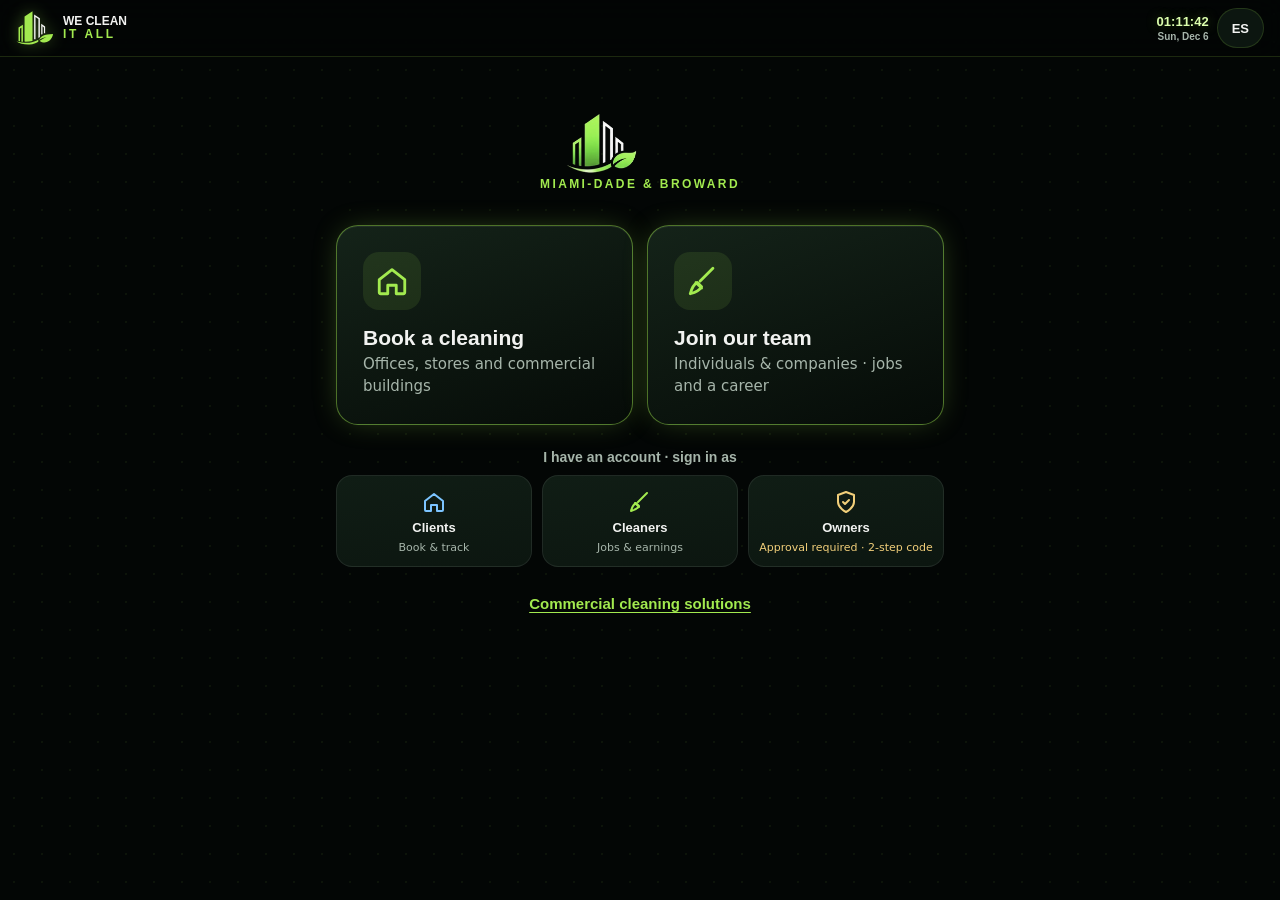
==== commit 6975e4ee: "Contracts & Cleaning Jobs marketplace (staging, local only, migration not applied) Public jobs page " ====
--- a/app/index.html
+++ b/app/index.html
@@ -52,6 +52,7 @@
 <script src="/marketplace/agents/console.js?v=2026.11.3a"></script>
 <script src="/app/owner.js?v=2026.11.3a"></script>
 <script src="/app/dash.js?v=2026.11.3a"></script>
+<script src="/app/contracts_app.js?v=2026.11.3a"></script>
 <script src="/app/app.js?v=2026.11.3a"></script>
 </body>
 </html>
--- a/app/app.css
+++ b/app/app.css
@@ -805,3 +805,13 @@
 .ofold>summary .eyebrow{margin:0}
 .ofold>.card{margin:0 10px 10px;border:0;box-shadow:none;background:transparent;padding:4px 6px 10px}
 .fee-lines{display:grid;grid-template-columns:1fr auto;gap:6px 12px;margin:12px 0 0;font-size:15px}.fee-lines dd{margin:0;text-align:right}.fee-lines .tot{font-weight:800;color:var(--lime);border-top:1px solid rgba(255,255,255,.12);padding-top:6px}
+/* Contracts & Cleaning Jobs (contracts_app.js) */
+.cc .bio{margin:0}
+.cc-list{margin:0;padding-left:20px;display:flex;flex-direction:column;gap:4px;font-size:15px}
+.cc-list.plain{list-style:none;padding:0;gap:10px}
+.cc-form{border-top:1px solid var(--line,#1d2e22);padding-top:14px;margin-top:6px}
+.cc-form textarea,.cc-form select{width:100%}
+.cc-app{border-top:1px solid var(--line,#1d2e22);padding-top:12px;margin-top:8px;display:flex;flex-direction:column;gap:8px}
+.grid2{display:grid;grid-template-columns:repeat(auto-fit,minmax(180px,1fr));gap:12px}
+.fine.warn{color:var(--warn)}
+h2.sub{font:800 19px var(--display);margin:18px 0 4px}
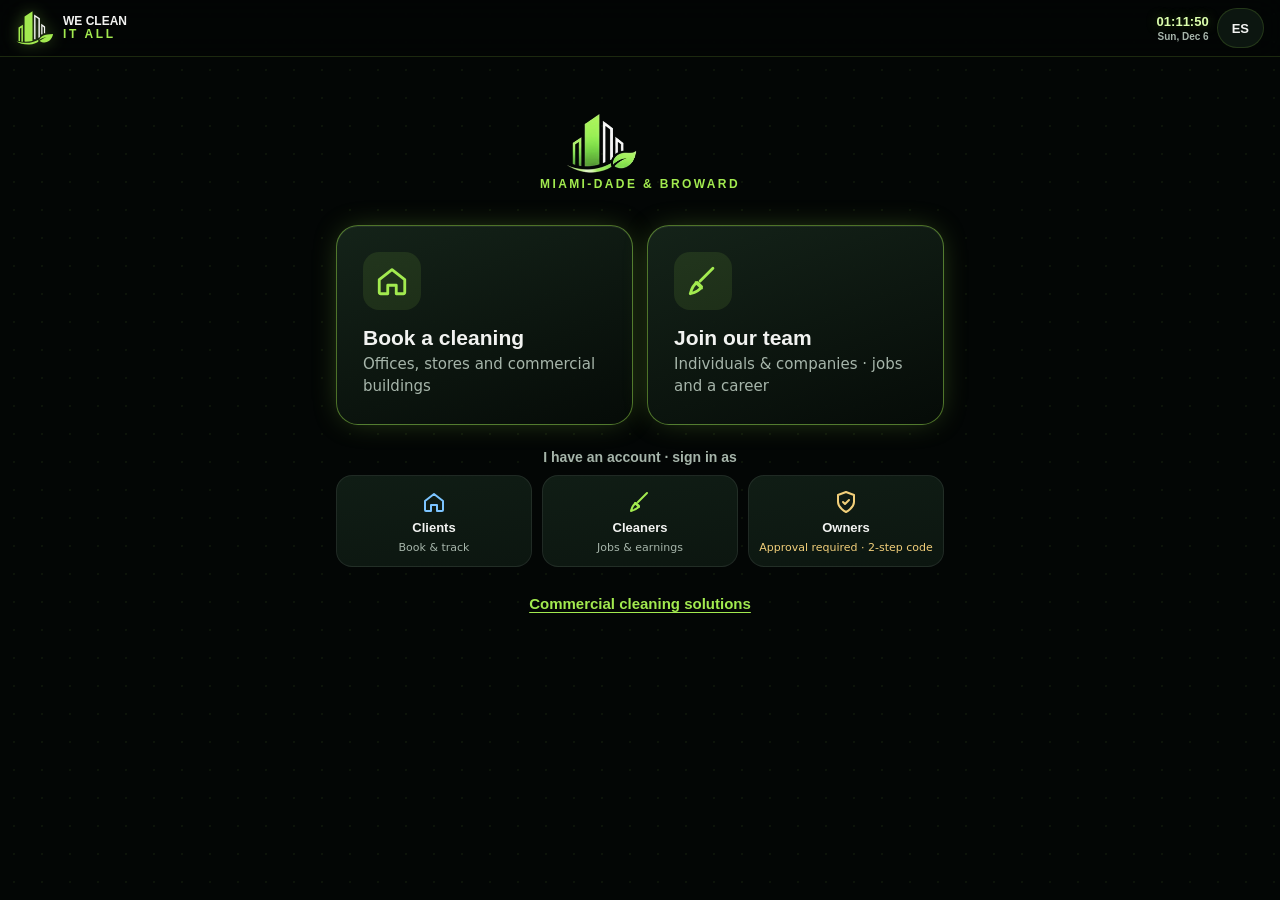
==== commit 0fd8b209: "Bump app cache version so browsers load the upload-guard code Co-Authored-By: Claude Opus 5.5 <norep" ====
--- a/app/index.html
+++ b/app/index.html
@@ -34,7 +34,7 @@
 <link rel="preconnect" href="https://fonts.googleapis.com">
 <link rel="preconnect" href="https://fonts.gstatic.com" crossorigin>
 <link rel="stylesheet" href="https://fonts.googleapis.com/css2?family=Montserrat:wght@600;700;800&family=Source+Sans+3:wght@400;600&display=swap">
-<link rel="stylesheet" href="/app/app.css?v=2026.11.3a">
+<link rel="stylesheet" href="/app/app.css?v=2026.11.25b">
 <script type="application/ld+json">
 {"@context":"https://schema.org","@type":"ProfessionalService","name":"We Clean It All Services","description":"Commercial cleaning services in Miami-Dade and Broward County, Florida.","telephone":"+1-954-320-9303","email":"wecleanitallfl@gmail.com","url":"https://www.wecleanitallfl.com","logo":"https://www.wecleanitallfl.com/media/icon-512.png","image":"https://www.wecleanitallfl.com/media/og-card.jpg","sameAs":["https://www.instagram.com/wecleanitallfl"],"areaServed":[{"@type":"AdministrativeArea","name":"Miami-Dade County, FL"},{"@type":"AdministrativeArea","name":"Broward County, FL"}]}
 </script>
@@ -42,17 +42,17 @@
 <body>
 <div id="app" aria-live="polite"><div class="boot"><img src="/media/mark.svg" alt="We Clean It All" width="88" height="88"></div></div>
 <noscript><div class="wrap"><h1>We Clean It All</h1><p>Commercial cleaning in Miami-Dade &amp; Broward. Call 954-320-9303 or email wecleanitallfl@gmail.com · <a href="/">Commercial cleaning</a></p><p>Turn on JavaScript to use the app.</p></div></noscript>
-<script src="/app/config.js?v=2026.11.3a"></script>
-<script src="/app/time.js?v=2026.11.3a"></script>
-<script src="/app/i18n.js?v=2026.11.3a"></script>
-<script src="/app/learn.js?v=2026.11.3a"></script>
-<script src="/app/api.js?v=2026.11.3a"></script>
-<script src="/marketplace/agents/orchestrator.js?v=2026.11.3a"></script>
-<script src="/marketplace/agents/tools.js?v=2026.11.3a"></script>
-<script src="/marketplace/agents/console.js?v=2026.11.3a"></script>
-<script src="/app/owner.js?v=2026.11.3a"></script>
-<script src="/app/dash.js?v=2026.11.3a"></script>
-<script src="/app/contracts_app.js?v=2026.11.3a"></script>
-<script src="/app/app.js?v=2026.11.3a"></script>
+<script src="/app/config.js?v=2026.11.25b"></script>
+<script src="/app/time.js?v=2026.11.25b"></script>
+<script src="/app/i18n.js?v=2026.11.25b"></script>
+<script src="/app/learn.js?v=2026.11.25b"></script>
+<script src="/app/api.js?v=2026.11.25b"></script>
+<script src="/marketplace/agents/orchestrator.js?v=2026.11.25b"></script>
+<script src="/marketplace/agents/tools.js?v=2026.11.25b"></script>
+<script src="/marketplace/agents/console.js?v=2026.11.25b"></script>
+<script src="/app/owner.js?v=2026.11.25b"></script>
+<script src="/app/dash.js?v=2026.11.25b"></script>
+<script src="/app/contracts_app.js?v=2026.11.25b"></script>
+<script src="/app/app.js?v=2026.11.25b"></script>
 </body>
 </html>
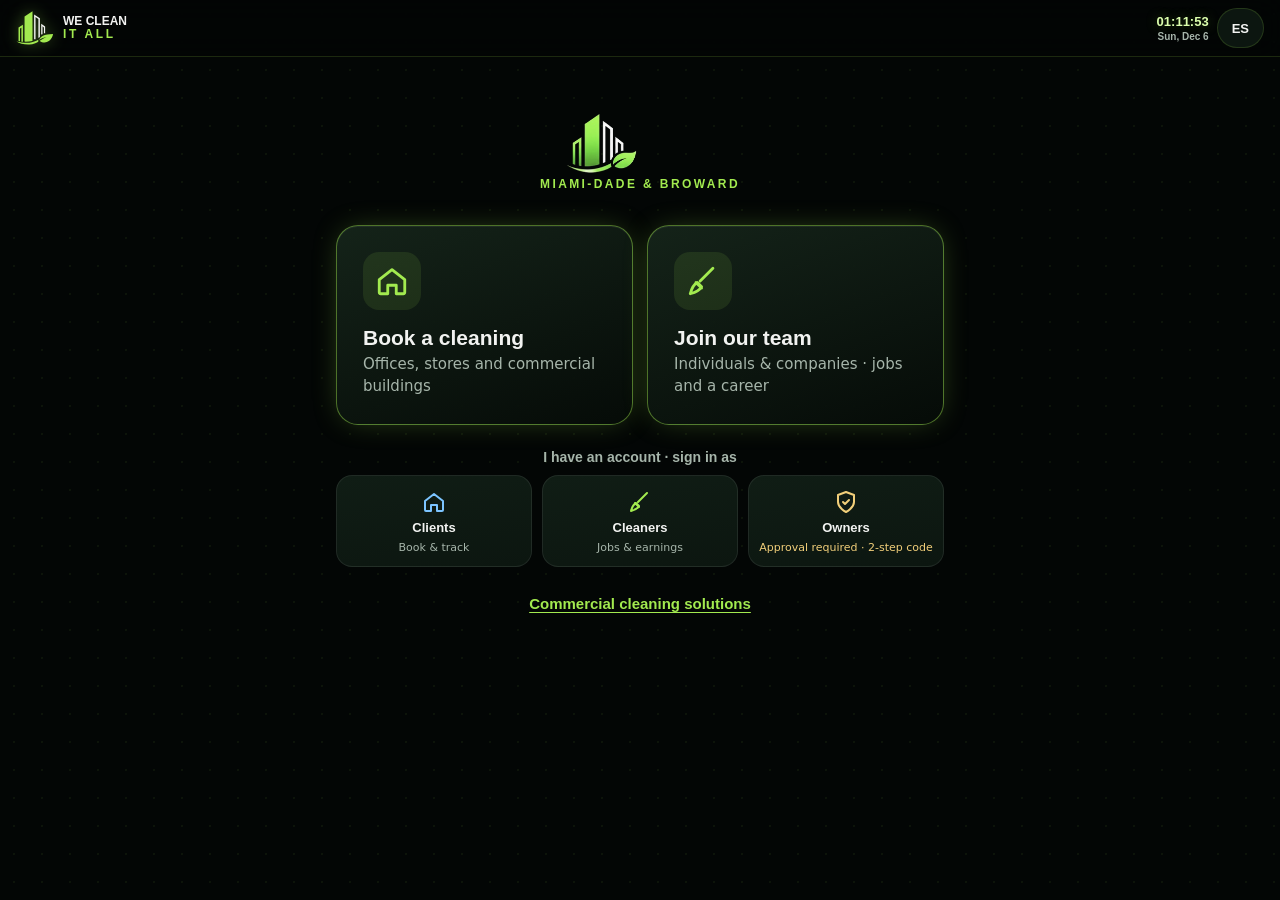
==== commit e3ed658c: "Assignments from applications go through the existing Contract Center approval path - admin_applicat" ====
--- a/app/index.html
+++ b/app/index.html
@@ -34,7 +34,7 @@
 <link rel="preconnect" href="https://fonts.googleapis.com">
 <link rel="preconnect" href="https://fonts.gstatic.com" crossorigin>
 <link rel="stylesheet" href="https://fonts.googleapis.com/css2?family=Montserrat:wght@600;700;800&family=Source+Sans+3:wght@400;600&display=swap">
-<link rel="stylesheet" href="/app/app.css?v=2026.11.25b">
+<link rel="stylesheet" href="/app/app.css?v=2026.11.25c">
 <script type="application/ld+json">
 {"@context":"https://schema.org","@type":"ProfessionalService","name":"We Clean It All Services","description":"Commercial cleaning services in Miami-Dade and Broward County, Florida.","telephone":"+1-954-320-9303","email":"wecleanitallfl@gmail.com","url":"https://www.wecleanitallfl.com","logo":"https://www.wecleanitallfl.com/media/icon-512.png","image":"https://www.wecleanitallfl.com/media/og-card.jpg","sameAs":["https://www.instagram.com/wecleanitallfl"],"areaServed":[{"@type":"AdministrativeArea","name":"Miami-Dade County, FL"},{"@type":"AdministrativeArea","name":"Broward County, FL"}]}
 </script>
@@ -42,17 +42,17 @@
 <body>
 <div id="app" aria-live="polite"><div class="boot"><img src="/media/mark.svg" alt="We Clean It All" width="88" height="88"></div></div>
 <noscript><div class="wrap"><h1>We Clean It All</h1><p>Commercial cleaning in Miami-Dade &amp; Broward. Call 954-320-9303 or email wecleanitallfl@gmail.com · <a href="/">Commercial cleaning</a></p><p>Turn on JavaScript to use the app.</p></div></noscript>
-<script src="/app/config.js?v=2026.11.25b"></script>
-<script src="/app/time.js?v=2026.11.25b"></script>
-<script src="/app/i18n.js?v=2026.11.25b"></script>
-<script src="/app/learn.js?v=2026.11.25b"></script>
-<script src="/app/api.js?v=2026.11.25b"></script>
-<script src="/marketplace/agents/orchestrator.js?v=2026.11.25b"></script>
-<script src="/marketplace/agents/tools.js?v=2026.11.25b"></script>
-<script src="/marketplace/agents/console.js?v=2026.11.25b"></script>
-<script src="/app/owner.js?v=2026.11.25b"></script>
-<script src="/app/dash.js?v=2026.11.25b"></script>
-<script src="/app/contracts_app.js?v=2026.11.25b"></script>
-<script src="/app/app.js?v=2026.11.25b"></script>
+<script src="/app/config.js?v=2026.11.25c"></script>
+<script src="/app/time.js?v=2026.11.25c"></script>
+<script src="/app/i18n.js?v=2026.11.25c"></script>
+<script src="/app/learn.js?v=2026.11.25c"></script>
+<script src="/app/api.js?v=2026.11.25c"></script>
+<script src="/marketplace/agents/orchestrator.js?v=2026.11.25c"></script>
+<script src="/marketplace/agents/tools.js?v=2026.11.25c"></script>
+<script src="/marketplace/agents/console.js?v=2026.11.25c"></script>
+<script src="/app/owner.js?v=2026.11.25c"></script>
+<script src="/app/dash.js?v=2026.11.25c"></script>
+<script src="/app/contracts_app.js?v=2026.11.25c"></script>
+<script src="/app/app.js?v=2026.11.25c"></script>
 </body>
 </html>
